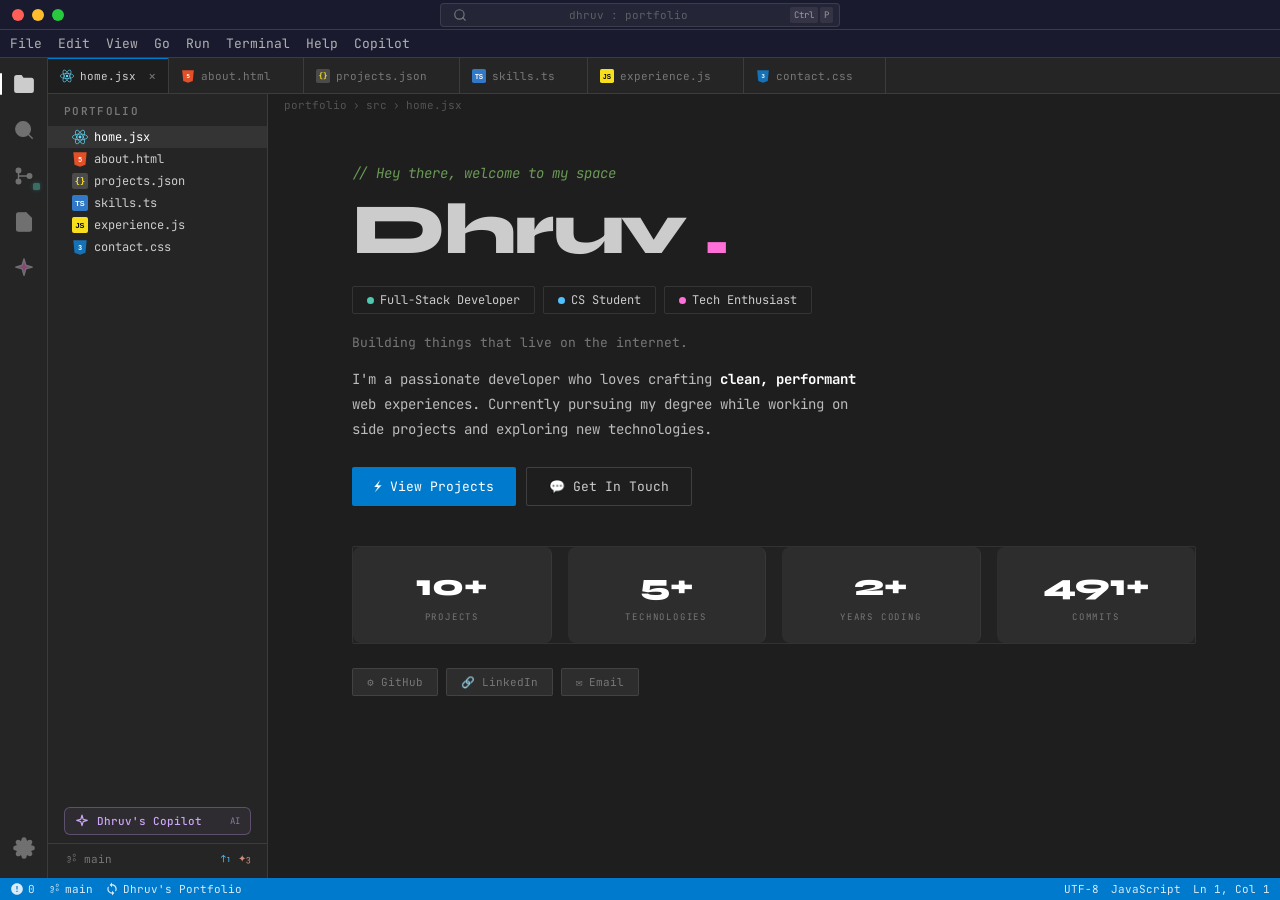
==== index.html @ ebacb204 "UI Updates: Integrated Command Palette, Menu Bar, and OS window controls" ====
<!DOCTYPE html>
<html lang="en">
<head>
  <meta charset="UTF-8">
  <meta name="viewport" content="width=device-width, initial-scale=1.0">
  <title>Dhruv — Portfolio</title>
  <meta name="description" content="Dhruv's developer portfolio — VS Code themed personal website showcasing projects, skills, and experience.">
  <link rel="stylesheet" href="style.css">
</head>
<body>

<div class="app-grid">

  <!-- TITLE BAR -->
  <div class="titlebar">
    <div class="mac-controls">
      <div class="mac-btn close-btn"></div>
      <div class="mac-btn min-btn"></div>
      <div class="mac-btn max-btn"></div>
    </div>
    <div class="titlebar-search" id="titlebar-search">
      <svg viewBox="0 0 24 24" width="14" height="14" fill="none" stroke="currentColor" stroke-width="2" stroke-linecap="round" stroke-linejoin="round"><circle cx="11" cy="11" r="8"></circle><line x1="21" y1="21" x2="16.65" y2="16.65"></line></svg>
      <span>dhruv : portfolio</span>
      <div class="titlebar-kbd">
        <span class="kbd">Ctrl</span><span class="kbd">P</span>
      </div>
    </div>
  </div>

  <!-- MENU BAR -->
  <div class="menubar">
    <div class="menubar-item">File</div>
    <div class="menubar-item">Edit</div>
    <div class="menubar-item">View</div>
    <div class="menubar-item">Go</div>
    <div class="menubar-item">Run</div>
    <div class="menubar-item">Terminal</div>
    <div class="menubar-item">Help</div>
    <div class="menubar-item" id="menu-copilot">Copilot</div>
  </div>

  <!-- ACTIVITY BAR -->
  <div class="activity-bar">
    <div class="ab-icon active" id="ab-explorer" title="Explorer">
      <svg viewBox="0 0 24 24" fill="none" stroke="currentColor" stroke-width="1.5" stroke-linecap="round" stroke-linejoin="round"><path d="M22 19a2 2 0 0 1-2 2H4a2 2 0 0 1-2-2V5a2 2 0 0 1 2-2h5l2 3h9a2 2 0 0 1 2 2z"></path></svg>
    </div>
    <div class="ab-icon" id="ab-search" title="Search">
      <svg viewBox="0 0 24 24" fill="none" stroke="currentColor" stroke-width="1.5" stroke-linecap="round" stroke-linejoin="round"><circle cx="11" cy="11" r="8"></circle><line x1="21" y1="21" x2="16.65" y2="16.65"></line></svg>
    </div>
    <div class="ab-icon" id="ab-source-control" title="Source Control">
      <svg viewBox="0 0 24 24" fill="none" stroke="currentColor" stroke-width="1.5" stroke-linecap="round" stroke-linejoin="round"><circle cx="6" cy="6" r="2.5"></circle><circle cx="6" cy="18" r="2.5"></circle><circle cx="18" cy="12" r="2.5"></circle><line x1="6" y1="8.5" x2="6" y2="15.5"></line><path d="M6 12h9.5"></path></svg>
      <div class="ab-badge"></div>
    </div>
    <div class="ab-icon" id="ab-download" title="Download Resume">
      <svg viewBox="0 0 24 24" fill="none" stroke="currentColor" stroke-width="1.5" stroke-linecap="round" stroke-linejoin="round"><path d="M14 2H6a2 2 0 0 0-2 2v16a2 2 0 0 0 2 2h12a2 2 0 0 0 2-2V8z"></path><polyline points="14 2 14 8 20 8"></polyline><line x1="12" y1="18" x2="12" y2="12"></line><polyline points="9 15 12 18 15 15"></polyline></svg>
    </div>
    <div class="ab-icon ai-icon" id="ai-chat-btn" title="Copilot Chat">
      <svg viewBox="0 0 24 24" fill="none" stroke="currentColor" stroke-width="1.5" stroke-linecap="round" stroke-linejoin="round"><path d="M12 2l2 7 7 2-7 2-2 7-2-7-7-2 7-2z"></path></svg>
    </div>
    <div class="ab-spacer"></div>
    <div class="ab-icon ab-bottom" id="settings-btn" title="Settings">
      <svg viewBox="0 0 24 24" fill="none" stroke="currentColor" stroke-width="1.5" stroke-linecap="round" stroke-linejoin="round"><circle cx="12" cy="12" r="3"></circle><path d="M19.4 15a1.65 1.65 0 0 0 .33 1.82l.06.06a2 2 0 0 1 0 2.83 2 2 0 0 1-2.83 0l-.06-.06a1.65 1.65 0 0 0-1.82-.33 1.65 1.65 0 0 0-1 1.51V21a2 2 0 0 1-2 2 2 2 0 0 1-2-2v-.09A1.65 1.65 0 0 0 9 19.4a1.65 1.65 0 0 0-1.82.33l-.06.06a2 2 0 0 1-2.83 0 2 2 0 0 1 0-2.83l.06-.06a1.65 1.65 0 0 0 .33-1.82 1.65 1.65 0 0 0-1.51-1H3a2 2 0 0 1-2-2 2 2 0 0 1 2-2h.09A1.65 1.65 0 0 0 4.6 9a1.65 1.65 0 0 0-.33-1.82l-.06-.06a2 2 0 0 1 0-2.83 2 2 0 0 1 2.83 0l.06.06a1.65 1.65 0 0 0 1.82.33H9a1.65 1.65 0 0 0 1-1.51V3a2 2 0 0 1 2-2 2 2 0 0 1 2 2v.09a1.65 1.65 0 0 0 1 1.51 1.65 1.65 0 0 0 1.82-.33l.06-.06a2 2 0 0 1 2.83 0 2 2 0 0 1 0 2.83l-.06.06a1.65 1.65 0 0 0-.33 1.82V9a1.65 1.65 0 0 0 1.51 1H21a2 2 0 0 1 2 2 2 2 0 0 1-2 2h-.09a1.65 1.65 0 0 0-1.51 1z"></path></svg>
    </div>
  </div>

  <!-- TABS BAR -->
  <div class="tabs-bar">
    <div class="tab active" data-page="home">
      <span class="tab-icon svg-icon"><svg viewBox="-11.5 -10.2 23 20.4"><circle cx="0" cy="0" r="2.05" fill="#61dafb"/><g stroke="#61dafb" stroke-width="1" fill="none"><ellipse rx="11" ry="4.2"/><ellipse rx="11" ry="4.2" transform="rotate(60)"/><ellipse rx="11" ry="4.2" transform="rotate(120)"/></g></svg></span> home.jsx <span class="close">×</span>
    </div>
    <div class="tab" data-page="about">
      <span class="tab-icon svg-icon"><svg viewBox="0 0 24 24"><path fill="#E34F26" d="M2 2h20l-1.8 18.5L12 23.5l-8.2-3L2 2z"/><text x="12" y="16" font-family="Arial" font-size="10" font-weight="bold" fill="#FFF" text-anchor="middle">5</text></svg></span> about.html <span class="close">×</span>
    </div>
    <div class="tab" data-page="projects">
      <span class="tab-icon svg-icon"><svg viewBox="0 0 24 24"><rect width="24" height="24" rx="3" fill="#4B4B4B"/><text x="12" y="16" font-family="monospace" font-size="13" font-weight="bold" fill="#F7DF1E" text-anchor="middle">{}</text></svg></span> projects.json <span class="close">×</span>
    </div>
    <div class="tab" data-page="skills">
      <span class="tab-icon svg-icon"><svg viewBox="0 0 24 24"><rect width="24" height="24" rx="3" fill="#3178C6"/><text x="12" y="17" font-family="Arial" font-size="11" font-weight="bold" fill="#FFF" text-anchor="middle">TS</text></svg></span> skills.ts <span class="close">×</span>
    </div>
    <div class="tab" data-page="experience">
      <span class="tab-icon svg-icon"><svg viewBox="0 0 24 24"><rect width="24" height="24" rx="3" fill="#F7DF1E"/><text x="12" y="17" font-family="Arial" font-size="11" font-weight="bold" fill="#000" text-anchor="middle">JS</text></svg></span> experience.js <span class="close">×</span>
    </div>
    <div class="tab" data-page="contact">
      <span class="tab-icon svg-icon"><svg viewBox="0 0 24 24"><path fill="#1572B6" d="M2 2h20l-1.8 18.5L12 23.5l-8.2-3L2 2z"/><text x="12" y="16" font-family="Arial" font-size="10" font-weight="bold" fill="#FFF" text-anchor="middle">3</text></svg></span> contact.css <span class="close">×</span>
    </div>
  </div>
  <!-- SIDEBAR -->
  <div class="sidebar">
    <div class="sidebar-title">Portfolio</div>
    
    <div class="sidebar-files">
      <div class="file-item active" data-page="home">
        <span class="file-icon svg-icon"><svg viewBox="-11.5 -10.2 23 20.4"><circle cx="0" cy="0" r="2.05" fill="#61dafb"/><g stroke="#61dafb" stroke-width="1" fill="none"><ellipse rx="11" ry="4.2"/><ellipse rx="11" ry="4.2" transform="rotate(60)"/><ellipse rx="11" ry="4.2" transform="rotate(120)"/></g></svg></span> home.jsx
      </div>
      <div class="file-item" data-page="about">
        <span class="file-icon svg-icon"><svg viewBox="0 0 24 24"><path fill="#E34F26" d="M2 2h20l-1.8 18.5L12 23.5l-8.2-3L2 2z"/><text x="12" y="16" font-family="Arial" font-size="10" font-weight="bold" fill="#FFF" text-anchor="middle">5</text></svg></span> about.html
      </div>
      <div class="file-item" data-page="projects">
        <span class="file-icon svg-icon"><svg viewBox="0 0 24 24"><rect width="24" height="24" rx="3" fill="#4B4B4B"/><text x="12" y="16" font-family="monospace" font-size="13" font-weight="bold" fill="#F7DF1E" text-anchor="middle">{}</text></svg></span> projects.json
      </div>
      <div class="file-item" data-page="skills">
        <span class="file-icon svg-icon"><svg viewBox="0 0 24 24"><rect width="24" height="24" rx="3" fill="#3178C6"/><text x="12" y="17" font-family="Arial" font-size="11" font-weight="bold" fill="#FFF" text-anchor="middle">TS</text></svg></span> skills.ts
      </div>
      <div class="file-item" data-page="experience">
        <span class="file-icon svg-icon"><svg viewBox="0 0 24 24"><rect width="24" height="24" rx="3" fill="#F7DF1E"/><text x="12" y="17" font-family="Arial" font-size="11" font-weight="bold" fill="#000" text-anchor="middle">JS</text></svg></span> experience.js
      </div>
      <div class="file-item" data-page="contact">
        <span class="file-icon svg-icon"><svg viewBox="0 0 24 24"><path fill="#1572B6" d="M2 2h20l-1.8 18.5L12 23.5l-8.2-3L2 2z"/><text x="12" y="16" font-family="Arial" font-size="10" font-weight="bold" fill="#FFF" text-anchor="middle">3</text></svg></span> contact.css
      </div>
    </div>

    <div class="sidebar-bottom">
      <div class="copilot-btn" id="sidebar-copilot-btn">
        <div class="cp-left">
          <svg viewBox="0 0 24 24" fill="none" stroke="#cba6f7" stroke-width="2" stroke-linecap="round" stroke-linejoin="round"><path d="M12 2l2 7 7 2-7 2-2 7-2-7-7-2 7-2z"/></svg>
          <span>Dhruv's Copilot</span>
        </div>
        <span class="cp-badge">AI</span>
      </div>
      
      <div class="sidebar-git">
        <div class="sg-left">
          <svg viewBox="0 0 24 24"><path fill="currentColor" d="M17.5 3a2.5 2.5 0 1 0 0 5 2.5 2.5 0 0 0 0-5zm0 4a1.5 1.5 0 1 1 0-3 1.5 1.5 0 0 1 0 3zM8.5 7a2.5 2.5 0 1 0 0 5 2.5 2.5 0 0 0 0-5zm0 4a1.5 1.5 0 1 1 0-3 1.5 1.5 0 0 1 0 3zM8.5 14a2.5 2.5 0 1 0 0 5 2.5 2.5 0 0 0 0-5zm0 4a1.5 1.5 0 1 1 0-3 1.5 1.5 0 0 1 0 3zm9-7a2.5 2.5 0 1 0 0 5 2.5 2.5 0 0 0 0-5zm0 4a1.5 1.5 0 1 1 0-3 1.5 1.5 0 0 1 0 3zm-6-7.5v7l-3-3m3 3l3-3"/></svg>
          <span>main</span>
        </div>
        <div class="sg-right">
          <span class="sg-up" style="color:var(--blue)">↑1</span>
          <span class="sg-down" style="color:var(--orange)">✦3</span>
        </div>
      </div>
    </div>
  </div>

  <!-- EDITOR -->
  <div class="editor">

    <!-- BREADCRUMB -->
    <div class="breadcrumb">
      <span>portfolio</span> <span class="sep">›</span>
      <span>src</span> <span class="sep">›</span>
      <span id="breadcrumb-file">home.jsx</span>
    </div>

    <!-- ═══ HOME ═══ -->
    <div class="page active" id="page-home">
      <div class="reveal">
        <p class="home-greeting">// Hey there, welcome to my space</p>
        <h1 class="home-name">Dhruv<span class="last"> .</span></h1>
        <div class="badges">
          <span class="badge"><span class="badge-dot" style="background:var(--green)"></span> Full-Stack Developer</span>
          <span class="badge"><span class="badge-dot" style="background:var(--blue)"></span> CS Student</span>
          <span class="badge"><span class="badge-dot" style="background:var(--pink)"></span> Tech Enthusiast</span>
        </div>
        <p class="tagline">Building things that live on the internet.</p>
        <p class="home-desc">
          I'm a passionate developer who loves crafting <strong>clean, performant</strong> web experiences.
          Currently pursuing my degree while working on side projects and exploring new technologies.
        </p>
        <div class="home-btns">
          <button class="btn-primary" onclick="navigateTo('projects')">⚡ View Projects</button>
          <button class="btn-outline" onclick="navigateTo('contact')">💬 Get In Touch</button>
        </div>
      </div>
      <div class="reveal">
        <div class="stats-grid">
          <div class="stat"><div class="stat-val" data-count="10">0</div><div class="stat-label">Projects</div></div>
          <div class="stat"><div class="stat-val" data-count="5">0</div><div class="stat-label">Technologies</div></div>
          <div class="stat"><div class="stat-val" data-count="2">0</div><div class="stat-label">Years Coding</div></div>
          <div class="stat"><div class="stat-val" data-count="500">0</div><div class="stat-label">Commits</div></div>
        </div>
      </div>
      <div class="reveal">
        <div class="socials-row">
          <a class="social-chip" href="https://github.com/Dhruvjnhere" target="_blank">⚙ GitHub</a>
          <a class="social-chip" href="https://linkedin.com/in/" target="_blank">🔗 LinkedIn</a>
          <a class="social-chip" href="mailto:dhruvjnhere@gmail.com">✉ Email</a>
        </div>
      </div>
    </div>

    <!-- ═══ ABOUT ═══ -->
    <div class="page" id="page-about">
      <div class="reveal">
        <h2 class="section-title">// About Me</h2>
        <p class="home-desc">
          I'm a Computer Science student with a passion for building impactful digital solutions.
          I love exploring the intersection of design and technology, always eager to learn and grow.
        </p>
      </div>
      <div class="reveal">
        <h2 class="section-title" style="margin-top:32px;">Current Focus</h2>
        <div class="focus-grid">
          <div class="focus-item"><span class="focus-emoji">🌐</span><div>Full-Stack Web Development — React, Node.js, and modern frameworks</div></div>
          <div class="focus-item"><span class="focus-emoji">🔒</span><div>Cybersecurity — Security awareness platforms & ethical hacking</div></div>
          <div class="focus-item"><span class="focus-emoji">📱</span><div>UI/UX Design — Creating intuitive, accessible interfaces</div></div>
          <div class="focus-item"><span class="focus-emoji">☁️</span><div>Cloud & DevOps — Deploying scalable applications</div></div>
        </div>
      </div>
      <div class="reveal">
        <h2 class="section-title">Education</h2>
        <div class="edu-card">
          <div class="edu-header">
            <span class="edu-school">Bachelor of Technology — Computer Science</span>
            <span class="edu-year">2023 — Present</span>
          </div>
          <div class="edu-uni">University</div>
          <div class="edu-degree">B.Tech CSE</div>
        </div>
      </div>
    </div>

    <!-- ═══ PROJECTS ═══ -->
    <div class="page" id="page-projects">
      <div class="reveal">
        <h2 class="section-title">// Projects</h2>
      </div>
      <div class="projects-grid">
        <div class="project-card reveal" style="--card-accent:var(--pink)">
          <div class="card-top"><span class="card-emoji">🛡️</span><a class="gh-link" href="https://github.com/Dhruvjnhere" target="_blank">↗ Repo</a></div>
          <div class="card-cats">Security</div>
          <div class="card-title">PhishGuard Pro</div>
          <div class="card-desc">A security awareness platform for phishing simulation, employee training, and campaign analytics.</div>
          <div class="card-tags"><span class="card-tag">React</span><span class="card-tag">Node.js</span><span class="card-tag">Supabase</span></div>
        </div>
        <div class="project-card reveal" style="--card-accent:var(--green)">
          <div class="card-top"><span class="card-emoji">🧠</span><a class="gh-link" href="https://github.com/Dhruvjnhere" target="_blank">↗ Repo</a></div>
          <div class="card-cats">Platform</div>
          <div class="card-title">CyberShield IQ</div>
          <div class="card-desc">Cyber risk scoring engine with breach detection, password analysis, gamification, and automated reports.</div>
          <div class="card-tags"><span class="card-tag">Next.js</span><span class="card-tag">Supabase</span><span class="card-tag">Vercel</span></div>
        </div>
        <div class="project-card reveal" style="--card-accent:var(--blue)">
          <div class="card-top"><span class="card-emoji">💼</span><a class="gh-link" href="https://github.com/Dhruvjnhere" target="_blank">↗ Repo</a></div>
          <div class="card-cats">Web</div>
          <div class="card-title">Portfolio Website</div>
          <div class="card-desc">This very portfolio — a VS Code-themed personal site built with vanilla HTML, CSS, and JavaScript.</div>
          <div class="card-tags"><span class="card-tag">HTML</span><span class="card-tag">CSS</span><span class="card-tag">JavaScript</span></div>
        </div>
        <div class="project-card reveal" style="--card-accent:var(--orange)">
          <div class="card-top"><span class="card-emoji">☕</span><a class="gh-link" href="https://github.com/Dhruvjnhere" target="_blank">↗ Repo</a></div>
          <div class="card-cats">Frontend</div>
          <div class="card-title">Cafe Website</div>
          <div class="card-desc">A beautifully designed café landing page with menu, about section, and responsive layout.</div>
          <div class="card-tags"><span class="card-tag">HTML</span><span class="card-tag">CSS</span><span class="card-tag">JS</span></div>
        </div>
      </div>
    </div>

    <!-- ═══ SKILLS ═══ -->
    <div class="page" id="page-skills">
      <div class="reveal">
        <h2 class="section-title">// Skills</h2>
      </div>
      <div class="skills-two-col reveal">
        <div>
          <h3 class="skill-group-title">Frontend</h3>
          <div class="skill-row"><span class="skill-name">HTML / CSS</span><div class="skill-bar-bg"><div class="skill-bar-fill" style="width:0%;background:var(--orange)" data-w="90%"></div></div><span class="skill-pct">90%</span></div>
          <div class="skill-row"><span class="skill-name">JavaScript</span><div class="skill-bar-bg"><div class="skill-bar-fill" style="width:0%;background:var(--yellow)" data-w="80%"></div></div><span class="skill-pct">80%</span></div>
          <div class="skill-row"><span class="skill-name">React</span><div class="skill-bar-bg"><div class="skill-bar-fill" style="width:0%;background:var(--blue)" data-w="75%"></div></div><span class="skill-pct">75%</span></div>
          <div class="skill-row"><span class="skill-name">Next.js</span><div class="skill-bar-bg"><div class="skill-bar-fill" style="width:0%;background:var(--bright)" data-w="65%"></div></div><span class="skill-pct">65%</span></div>
        </div>
        <div>
          <h3 class="skill-group-title">Backend & Tools</h3>
          <div class="skill-row"><span class="skill-name">Node.js</span><div class="skill-bar-bg"><div class="skill-bar-fill" style="width:0%;background:var(--green)" data-w="70%"></div></div><span class="skill-pct">70%</span></div>
          <div class="skill-row"><span class="skill-name">Supabase</span><div class="skill-bar-bg"><div class="skill-bar-fill" style="width:0%;background:var(--green)" data-w="65%"></div></div><span class="skill-pct">65%</span></div>
          <div class="skill-row"><span class="skill-name">Git / GitHub</span><div class="skill-bar-bg"><div class="skill-bar-fill" style="width:0%;background:var(--pink)" data-w="85%"></div></div><span class="skill-pct">85%</span></div>
          <div class="skill-row"><span class="skill-name">Java</span><div class="skill-bar-bg"><div class="skill-bar-fill" style="width:0%;background:var(--red)" data-w="70%"></div></div><span class="skill-pct">70%</span></div>
        </div>
      </div>
      <div class="reveal">
        <h3 class="familiar-title">Also Familiar With</h3>
        <div class="familiar-tags">
          <span class="familiar-tag">Python</span>
          <span class="familiar-tag">C++</span>
          <span class="familiar-tag">SQL</span>
          <span class="familiar-tag">Firebase</span>
          <span class="familiar-tag">Vercel</span>
          <span class="familiar-tag">Figma</span>
          <span class="familiar-tag">Linux</span>
          <span class="familiar-tag">Docker</span>
        </div>
      </div>
    </div>

    <!-- ═══ EXPERIENCE ═══ -->
    <div class="page" id="page-experience">
      <div class="reveal">
        <h2 class="section-title">// Experience</h2>
      </div>
      <div class="reveal">
        <div class="exp-card">
          <div class="exp-date">2024 — Present</div>
          <div class="exp-title">Freelance Developer</div>
          <div class="exp-company">Self-Employed</div>
          <div class="exp-desc">Building web applications and landing pages for clients. Focused on clean UI, performance, and responsive design across multiple projects.</div>
          <div class="exp-tags"><span class="exp-tag">React</span><span class="exp-tag">Node.js</span><span class="exp-tag">CSS</span></div>
        </div>
      </div>
      <div class="reveal">
        <div class="exp-card">
          <div class="exp-date">2023 — Present</div>
          <div class="exp-title">CS Student</div>
          <div class="exp-company">University</div>
          <div class="exp-desc">Pursuing B.Tech in Computer Science. Building projects in cybersecurity, web development, and software engineering. Active participant in hackathons and coding events.</div>
          <div class="exp-tags"><span class="exp-tag">Java</span><span class="exp-tag">DSA</span><span class="exp-tag">Web Dev</span></div>
        </div>
      </div>
    </div>

    <!-- ═══ CONTACT ═══ -->
    <div class="page" id="page-contact">
      <div class="reveal">
        <h2 class="section-title">// Contact</h2>
      </div>
      <div class="contact-layout reveal">
        <div class="contact-links">
          <a class="contact-link" href="mailto:dhruvjnhere@gmail.com">
            <div class="cl-icon"><svg viewBox="0 0 24 24"><path d="M20 4H4c-1.1 0-2 .9-2 2v12c0 1.1.9 2 2 2h16c1.1 0 2-.9 2-2V6c0-1.1-.9-2-2-2zm0 4l-8 5-8-5V6l8 5 8-5v2z"/></svg></div>
            <div><div class="cl-label">Email</div><div class="cl-value">dhruvjnhere@gmail.com</div></div>
            <span class="cl-arrow">→</span>
          </a>
          <a class="contact-link" href="https://github.com/Dhruvjnhere" target="_blank">
            <div class="cl-icon"><svg viewBox="0 0 24 24"><path d="M12 2A10 10 0 002 12c0 4.42 2.87 8.17 6.84 9.5.5.08.66-.23.66-.5v-1.69c-2.77.6-3.36-1.34-3.36-1.34-.46-1.16-1.11-1.47-1.11-1.47-.91-.62.07-.6.07-.6 1 .07 1.53 1.03 1.53 1.03.87 1.52 2.34 1.07 2.91.83.09-.65.35-1.09.63-1.34-2.22-.25-4.55-1.11-4.55-4.92 0-1.11.38-2 1.03-2.71-.1-.25-.45-1.29.1-2.64 0 0 .84-.27 2.75 1.02.79-.22 1.65-.33 2.5-.33.85 0 1.71.11 2.5.33 1.91-1.29 2.75-1.02 2.75-1.02.55 1.35.2 2.39.1 2.64.65.71 1.03 1.6 1.03 2.71 0 3.82-2.34 4.66-4.57 4.91.36.31.69.92.69 1.85V21c0 .27.16.59.67.5C19.14 20.16 22 16.42 22 12A10 10 0 0012 2z"/></svg></div>
            <div><div class="cl-label">GitHub</div><div class="cl-value">Dhruvjnhere</div></div>
            <span class="cl-arrow">→</span>
          </a>
          <a class="contact-link" href="https://linkedin.com/in/" target="_blank">
            <div class="cl-icon"><svg viewBox="0 0 24 24"><path d="M19 3a2 2 0 012 2v14a2 2 0 01-2 2H5a2 2 0 01-2-2V5a2 2 0 012-2h14m-.5 15.5v-5.3a3.26 3.26 0 00-3.26-3.26c-.85 0-1.84.52-2.32 1.3v-1.11h-2.79v8.37h2.79v-4.93c0-.77.62-1.4 1.39-1.4a1.4 1.4 0 011.4 1.4v4.93h2.79M6.88 8.56a1.68 1.68 0 001.68-1.68c0-.93-.75-1.69-1.68-1.69a1.69 1.69 0 00-1.69 1.69c0 .93.76 1.68 1.69 1.68m1.39 9.94v-8.37H5.5v8.37h2.77z"/></svg></div>
            <div><div class="cl-label">LinkedIn</div><div class="cl-value">Connect with me</div></div>
            <span class="cl-arrow">→</span>
          </a>
        </div>
        <div>
          <form class="contact-form" id="contact-form">
            <div>
              <label class="form-label">Name <span class="req">*</span></label>
              <input class="form-input" type="text" placeholder="Your name" required>
            </div>
            <div>
              <label class="form-label">Email <span class="req">*</span></label>
              <input class="form-input" type="email" placeholder="you@example.com" required>
            </div>
            <div>
              <label class="form-label">Message <span class="req">*</span></label>
              <textarea class="form-input" placeholder="Write your message..." required></textarea>
            </div>
            <button type="submit" class="form-submit">Send Message →</button>
            <p class="form-note">I'll get back to you as soon as possible.</p>
          </form>
        </div>
      </div>
    </div>

  </div><!-- /editor -->

  <!-- STATUS BAR -->
  <div class="statusbar">
    <div class="statusbar-left">
      <span class="status-item"><svg width="14" height="14" viewBox="0 0 24 24"><path fill="currentColor" d="M12 2C6.48 2 2 6.48 2 12s4.48 10 10 10 10-4.48 10-10S17.52 2 12 2zm1 15h-2v-2h2v2zm0-4h-2V7h2v6z"/></svg> 0</span>
      <span class="status-item"><svg width="14" height="14" viewBox="0 0 24 24"><path fill="currentColor" d="M17.5 3a2.5 2.5 0 1 0 0 5 2.5 2.5 0 0 0 0-5zm0 4a1.5 1.5 0 1 1 0-3 1.5 1.5 0 0 1 0 3zM8.5 7a2.5 2.5 0 1 0 0 5 2.5 2.5 0 0 0 0-5zm0 4a1.5 1.5 0 1 1 0-3 1.5 1.5 0 0 1 0 3zM8.5 14a2.5 2.5 0 1 0 0 5 2.5 2.5 0 0 0 0-5zm0 4a1.5 1.5 0 1 1 0-3 1.5 1.5 0 0 1 0 3zm9-7a2.5 2.5 0 1 0 0 5 2.5 2.5 0 0 0 0-5zm0 4a1.5 1.5 0 1 1 0-3 1.5 1.5 0 0 1 0 3zm-6-7.5v7l-3-3m3 3l3-3"/></svg> main</span>
      <span class="status-item"><svg width="14" height="14" viewBox="0 0 24 24"><path fill="currentColor" d="M12 4V1L8 5l4 4V6c3.31 0 6 2.69 6 6 0 1.01-.25 1.97-.7 2.8l1.46 1.46A7.93 7.93 0 0 0 20 12c0-4.42-3.58-8-8-8zm0 14c-3.31 0-6-2.69-6-6 0-1.01.25-1.97.7-2.8L5.24 7.74A7.93 7.93 0 0 0 4 12c0 4.42 3.58 8 8 8v3l4-4-4-4v3z"/></svg> Dhruv's Portfolio</span>
    </div>
    <div class="statusbar-right">
      <span class="status-item">UTF-8</span>
      <span class="status-item">JavaScript</span>
      <span class="status-item">Ln 1, Col 1</span>
    </div>
  </div>

</div><!-- /app-grid -->

<div id="glow-cursor"></div>

<!-- COMMAND PALETTE OVERLAY -->
<div class="cmd-palette-overlay" id="cmd-palette">
  <div class="cmd-palette-container" id="cmd-palette-container">
    <div class="cmd-palette-header">
      <span class="cmd-prompt">&gt;</span>
      <input type="text" id="cmd-input" placeholder="Go to file or run command..." autocomplete="off">
      <span class="kbd">Esc</span>
    </div>
    <div class="cmd-palette-list" id="cmd-list">
      <div class="cmd-item" data-action="chat">
        <div class="cmd-icon"><svg viewBox="0 0 24 24" fill="none" stroke="#cba6f7" stroke-width="2" stroke-linecap="round" stroke-linejoin="round"><path d="M12 2l2 7 7 2-7 2-2 7-2-7-7-2 7-2z"/></svg></div>
        <div class="cmd-label" style="color:var(--purple)">Open Dhruv's Copilot</div>
        <div class="cmd-shortcut">Ctrl+Shift+C</div>
      </div>
      
      <div class="cmd-category">FILES</div>
      
      <div class="cmd-item active" data-page="home">
        <div class="cmd-icon svg-icon"><svg viewBox="-11.5 -10.2 23 20.4"><circle cx="0" cy="0" r="2.05" fill="#61dafb"/><g stroke="#61dafb" stroke-width="1" fill="none"><ellipse rx="11" ry="4.2"/><ellipse rx="11" ry="4.2" transform="rotate(60)"/><ellipse rx="11" ry="4.2" transform="rotate(120)"/></g></svg></div>
        <div class="cmd-label">home.jsx</div>
        <div class="cmd-path">src/</div>
      </div>
      <div class="cmd-item" data-page="about">
        <div class="cmd-icon svg-icon"><svg viewBox="0 0 24 24"><path fill="#E34F26" d="M2 2h20l-1.8 18.5L12 23.5l-8.2-3L2 2z"/><text x="12" y="16" font-family="Arial" font-size="10" font-weight="bold" fill="#FFF" text-anchor="middle">5</text></svg></div>
        <div class="cmd-label">about.html</div>
        <div class="cmd-path">src/</div>
      </div>
      <div class="cmd-item" data-page="projects">
        <div class="cmd-icon svg-icon"><svg viewBox="0 0 24 24"><rect width="24" height="24" rx="3" fill="#4B4B4B"/><text x="12" y="16" font-family="monospace" font-size="13" font-weight="bold" fill="#F7DF1E" text-anchor="middle">{}</text></svg></div>
        <div class="cmd-label">projects.json</div>
        <div class="cmd-path">src/</div>
      </div>
      <div class="cmd-item" data-page="skills">
        <div class="cmd-icon svg-icon"><svg viewBox="0 0 24 24"><rect width="24" height="24" rx="3" fill="#3178C6"/><text x="12" y="17" font-family="Arial" font-size="11" font-weight="bold" fill="#FFF" text-anchor="middle">TS</text></svg></div>
        <div class="cmd-label">skills.ts</div>
        <div class="cmd-path">data/</div>
      </div>
      <div class="cmd-item" data-page="experience">
        <div class="cmd-icon svg-icon"><svg viewBox="0 0 24 24"><rect width="24" height="24" rx="3" fill="#F7DF1E"/><text x="12" y="17" font-family="Arial" font-size="11" font-weight="bold" fill="#000" text-anchor="middle">JS</text></svg></div>
        <div class="cmd-label">experience.js</div>
        <div class="cmd-path">src/</div>
      </div>
      <div class="cmd-item" data-page="contact">
        <div class="cmd-icon svg-icon"><svg viewBox="0 0 24 24"><path fill="#1572B6" d="M2 2h20l-1.8 18.5L12 23.5l-8.2-3L2 2z"/><text x="12" y="16" font-family="Arial" font-size="10" font-weight="bold" fill="#FFF" text-anchor="middle">3</text></svg></div>
        <div class="cmd-label">contact.css</div>
        <div class="cmd-path">src/</div>
      </div>
      <div class="cmd-item" data-action="readme">
        <div class="cmd-icon svg-icon"><svg viewBox="0 0 24 24"><rect width="24" height="24" rx="3" fill="#4A4A4A"/><text x="12" y="16" font-family="Arial" font-size="10" font-weight="bold" fill="#FFF" text-anchor="middle">M⬇</text></svg></div>
        <div class="cmd-label">README.md</div>
        <div class="cmd-path">./</div>
      </div>
      <div class="cmd-item" data-action="resume">
        <div class="cmd-icon svg-icon"><svg viewBox="0 0 24 24"><path fill="#E34F26" d="M2 2h20l-1.8 18.5L12 23.5l-8.2-3L2 2z"/><text x="12" y="16" font-family="Arial" font-size="10" font-weight="bold" fill="#FFF" text-anchor="middle">PDF</text></svg></div>
        <div class="cmd-label">Dhruv_Resume.pdf</div>
        <div class="cmd-path">./</div>
      </div>
    </div>
    <div class="cmd-palette-footer">
      <div class="cpf-left">
        <span>↑↓ navigate</span> <span class="dot">·</span> <span>↵ open</span> <span class="dot">·</span> <span>Esc close</span>
      </div>
      <div class="cpf-right">
        Tip: type "copilot" to open AI chat
      </div>
    </div>
  </div>
</div>

<!-- SETTINGS OVERLAY -->
<div class="settings-overlay" id="settings-overlay">
  <div class="settings-header">
    <svg viewBox="0 0 24 24" width="14" height="14" fill="none" stroke="currentColor" stroke-width="2" stroke-linecap="round" stroke-linejoin="round" style="margin-right: 6px; vertical-align: text-bottom;"><circle cx="12" cy="12" r="3"></circle><path d="M19.4 15a1.65 1.65 0 0 0 .33 1.82l.06.06a2 2 0 0 1 0 2.83 2 2 0 0 1-2.83 0l-.06-.06a1.65 1.65 0 0 0-1.82-.33 1.65 1.65 0 0 0-1 1.51V21a2 2 0 0 1-2 2 2 2 0 0 1-2-2v-.09A1.65 1.65 0 0 0 9 19.4a1.65 1.65 0 0 0-1.82.33l-.06.06a2 2 0 0 1-2.83 0 2 2 0 0 1 0-2.83l.06-.06a1.65 1.65 0 0 0 .33-1.82 1.65 1.65 0 0 0-1.51-1H3a2 2 0 0 1-2-2 2 2 0 0 1 2-2h.09A1.65 1.65 0 0 0 4.6 9a1.65 1.65 0 0 0-.33-1.82l-.06-.06a2 2 0 0 1 0-2.83 2 2 0 0 1 2.83 0l.06.06a1.65 1.65 0 0 0 1.82.33H9a1.65 1.65 0 0 0 1-1.51V3a2 2 0 0 1 2-2 2 2 0 0 1 2 2v.09a1.65 1.65 0 0 0 1 1.51 1.65 1.65 0 0 0 1.82-.33l.06-.06a2 2 0 0 1 2.83 0 2 2 0 0 1 0 2.83l-.06.06a1.65 1.65 0 0 0-.33 1.82V9a1.65 1.65 0 0 0 1.51 1H21a2 2 0 0 1 2 2 2 2 0 0 1-2 2h-.09a1.65 1.65 0 0 0-1.51 1z"></path></svg>
    SETTINGS
  </div>
  
  <div class="settings-title">COLOR THEME</div>
  <div class="settings-section">
    <div class="settings-item active" data-theme="default">
      <div class="theme-dot" style="background:#007acc"></div>
      <div class="label">💜 Aahana Dark</div>
    </div>
    <div class="settings-item" data-theme="rose-pine">
      <div class="theme-dot" style="background:#ebbcba"></div>
      <div class="label">🌸 Rosé Pine</div>
    </div>
    <div class="settings-item" data-theme="tokyo-night">
      <div class="theme-dot" style="background:#7aa2f7"></div>
      <div class="label">🌃 Tokyo Night</div>
    </div>
    <div class="settings-item" data-theme="catppuccin">
      <div class="theme-dot" style="background:#cba6f7"></div>
      <div class="label">🐱 Catppuccin</div>
    </div>
    <div class="settings-item" data-theme="nord">
      <div class="theme-dot" style="background:#88c0d0"></div>
      <div class="label">🧊 Nord</div>
      <span class="shortcut checkmark">✓</span>
    </div>
    <div class="settings-item" data-theme="gruvbox">
      <div class="theme-dot" style="background:#fabd2f"></div>
      <div class="label">🔥 Gruvbox</div>
    </div>
  </div>

  <div class="settings-title">QUICK ACTIONS</div>
  <div class="settings-section">
    <div class="settings-item" id="settings-cmd-palette">
      <span class="label"><svg viewBox="0 0 24 24" width="14" height="14" fill="none" stroke="currentColor" stroke-width="2" stroke-linecap="round" stroke-linejoin="round" style="margin-right:8px; vertical-align:text-bottom;"><circle cx="11" cy="11" r="8"></circle><line x1="21" y1="21" x2="16.65" y2="16.65"></line></svg>Command Palette</span>
      <span class="shortcut">Ctrl+P</span>
    </div>
    <div class="settings-item">
      <span class="label"><svg viewBox="0 0 24 24" width="14" height="14" fill="none" stroke="currentColor" stroke-width="2" stroke-linecap="round" stroke-linejoin="round" style="margin-right:8px; vertical-align:text-bottom;"><polyline points="4 17 10 11 4 5"></polyline><line x1="12" y1="19" x2="20" y2="19"></line></svg>Toggle Terminal</span>
      <span class="shortcut">Ctrl+`</span>
    </div>
    <div class="settings-item" id="open-chat-btn">
      <span class="label"><svg viewBox="0 0 24 24" width="14" height="14" fill="none" stroke="#cba6f7" stroke-width="2" stroke-linecap="round" stroke-linejoin="round" style="margin-right:8px; vertical-align:text-bottom;"><path d="M12 2l2 7 7 2-7 2-2 7-2-7-7-2 7-2z"/></svg>Copilot Chat</span>
    </div>
    <div class="settings-item">
      <span class="label"><svg viewBox="0 0 24 24" width="14" height="14" fill="none" stroke="currentColor" stroke-width="2" stroke-linecap="round" stroke-linejoin="round" style="margin-right:8px; vertical-align:text-bottom;"><path d="M21 15v4a2 2 0 0 1-2 2H5a2 2 0 0 1-2-2v-4"></path><polyline points="7 10 12 15 17 10"></polyline><line x1="12" y1="15" x2="12" y2="3"></line></svg>Download Resume</span>
    </div>
    <div class="settings-item" id="fullscreen-btn">
      <span class="label"><svg viewBox="0 0 24 24" width="14" height="14" fill="none" stroke="currentColor" stroke-width="2" stroke-linecap="round" stroke-linejoin="round" style="margin-right:8px; vertical-align:text-bottom;"><path d="M8 3H5a2 2 0 0 0-2 2v3m18 0V5a2 2 0 0 0-2-2h-3m0 18h3a2 2 0 0 0 2-2v-3M3 16v3a2 2 0 0 0 2 2h3"></path></svg>Toggle Fullscreen</span>
      <span class="shortcut">F11</span>
    </div>
  </div>

  <div class="settings-title">KEYBOARD SHORTCUTS</div>
  <div class="settings-section">
    <div class="settings-item">
      <span class="kbd">Ctrl P</span>
      <span class="label" style="color:var(--dim); font-size:10px;">Go to file (command palette)</span>
    </div>
    <div class="settings-item">
      <span class="kbd">Ctrl `</span>
      <span class="label" style="color:var(--dim); font-size:10px;">Toggle terminal</span>
    </div>
    <div class="settings-item">
      <span class="kbd">Ctrl B</span>
      <span class="label" style="color:var(--dim); font-size:10px;">Toggle sidebar</span>
    </div>
    <div class="settings-item">
      <span class="kbd">Esc</span>
      <span class="label" style="color:var(--dim); font-size:10px;">Close overlay</span>
    </div>
  </div>
</div>

<!-- AI CHAT PANEL -->
<div class="chat-panel" id="chat-panel">
  <div class="chat-header">
    <span>Copilot Chat</span>
    <span style="cursor:pointer" id="close-chat">×</span>
  </div>
  <div class="chat-messages" id="chat-messages">
    <div class="msg bot">Hello Dhruv! I'm your AI assistant. How can I help you with your portfolio today? ✨</div>
  </div>
  <div class="chat-input-container">
    <input type="text" class="chat-input" id="chat-input" placeholder="Ask Copilot...">
  </div>
</div>

<script src="script.js"></script>
</body>
</html>
---- style.css ----
@import url('https://fonts.googleapis.com/css2?family=JetBrains+Mono:ital,wght@0,300;0,400;0,500;0,600;1,400&family=Syne:wght@700;800&display=swap');

:root {
  /* Default: Aahana Dark */
  --bg: #1e1e1e;
  --bg2: #252526;
  --bg3: #2d2d2d;
  --bg4: #333333;
  --title: #1a1a2e;
  --border: #3c3c3c;
  --text: #cccccc;
  --dim: #777777;
  --bright: #ffffff;
  --blue: #4fc1ff;
  --blue2: #007acc;
  --green: #4ec9b0;
  --gcm: #6a9955;
  --yellow: #dcdcaa;
  --orange: #ce9178;
  --purple: #c586c0;
  --pink: #ff6fd8;
  --red: #f44747;
  --panel-bg: #252526;
  --selection: rgba(0, 122, 204, 0.3);
}

body.theme-rose-pine {
  --bg: #191724; --bg2: #1f1d2e; --bg3: #26233a; --bg4: #31748f;
  --title: #191724; --border: #403d52; --text: #e0def4; --dim: #908caa;
  --bright: #e0def4; --blue: #9ccfd8; --blue2: #31748f; --green: #31748f;
  --yellow: #f6c177; --orange: #ebbcba; --purple: #c4a7e7; --pink: #eb6f92;
  --red: #eb6f92; --panel-bg: #1f1d2e;
}

body.theme-tokyo-night {
  --bg: #1a1b26; --bg2: #16161e; --bg3: #24283b; --bg4: #414868;
  --title: #1a1b26; --border: #3b4261; --text: #a9b1d6; --dim: #565f89;
  --bright: #c0caf5; --blue: #7aa2f7; --blue2: #3d59a1; --green: #9ece6a;
  --yellow: #e0af68; --orange: #ff9e64; --purple: #bb9af7; --pink: #f7768e;
  --red: #f7768e; --panel-bg: #16161e;
}

body.theme-catppuccin {
  --bg: #1e1e2e; --bg2: #181825; --bg3: #313244; --bg4: #45475a;
  --title: #11111b; --border: #313244; --text: #cdd6f4; --dim: #6c7086;
  --bright: #cdd6f4; --blue: #89b4fa; --blue2: #1e66f5; --green: #a6e3a1;
  --yellow: #f9e2af; --orange: #fab387; --purple: #cba6f7; --pink: #f5c2e7;
  --red: #f38ba8; --panel-bg: #181825;
}

body.theme-nord {
  --bg: #2e3440; --bg2: #3b4252; --bg3: #434c5e; --bg4: #4c566a;
  --title: #2e3440; --border: #434c5e; --text: #d8dee9; --dim: #928374;
  --bright: #eceff4; --blue: #88c0d0; --blue2: #5e81ac; --green: #a3be8c;
  --yellow: #ebcb8b; --orange: #d08770; --purple: #b48ead; --pink: #81a1c1;
  --red: #bf616a; --panel-bg: #3b4252;
}

body.theme-gruvbox {
  --bg: #282828; --bg2: #1d2021; --bg3: #3c3836; --bg4: #504945;
  --title: #282828; --border: #3c3836; --text: #ebdbb2; --dim: #928374;
  --bright: #fbf1c7; --blue: #83a598; --blue2: #458588; --green: #b8bb26;
  --yellow: #fabd2f; --orange: #fe8019; --purple: #d3869b; --pink: #fb4934;
  --red: #fb4934; --panel-bg: #1d2021;
}

* { box-sizing: border-box; margin: 0; padding: 0; }
html, body { height: 100%; overflow: hidden; }
body {
  font-family: 'JetBrains Mono', monospace;
  background: var(--bg);
  color: var(--text);
}

/* ── APP GRID ── */
.app-grid {
  display: grid;
  width: 100vw; height: 100vh; overflow: hidden;
  grid-template-rows: 30px 28px 36px 1fr 22px;
  grid-template-columns: 48px 220px 1fr;
  grid-template-areas:
    "title  title  title"
    "menu   menu   menu"
    "act    tabs   tabs"
    "act    side   editor"
    "status status status";
}

/* ── TITLE BAR ── */
.titlebar {
  grid-area: title;
  background: var(--title);
  display: flex; align-items: center; justify-content: center;
  position: relative;
  font-size: 11px; color: var(--dim);
  border-bottom: 1px solid var(--border);
  user-select: none;
}
.mac-controls {
  position: absolute; left: 12px;
  display: flex; gap: 8px;
}
.mac-btn { width: 12px; height: 12px; border-radius: 50%; }
.mac-btn.close-btn { background: #ff5f56; }
.mac-btn.min-btn { background: #ffbd2e; }
.mac-btn.max-btn { background: #27c93f; }

.titlebar span { opacity: .7; }

.titlebar-search {
  display: flex; align-items: center; gap: 8px;
  background: rgba(255, 255, 255, 0.05);
  border: 1px solid rgba(255, 255, 255, 0.1);
  border-radius: 4px; padding: 3px 6px 3px 12px;
  width: 400px; max-width: 50%; justify-content: center;
  cursor: text; transition: .2s;
  color: var(--dim);
}
.titlebar-search:hover { background: rgba(255, 255, 255, 0.1); }
.titlebar-search span { flex: 1; text-align: center; font-size: 11px; }
.titlebar-search span { flex: 1; text-align: center; font-size: 11px; }
.titlebar-kbd { display: flex; gap: 2px; }
.titlebar-kbd .kbd { margin: 0; padding: 2px 4px; font-size: 9px; }

/* ── MENU BAR ── */
.menubar {
  grid-area: menu;
  background: var(--title);
  display: flex; align-items: center;
  padding: 0 10px; gap: 16px;
  font-size: 13px; color: var(--text);
  border-bottom: 1px solid var(--border);
  user-select: none;
}
.menubar-item {
  cursor: pointer; opacity: 0.85; transition: 0.1s;
}
.menubar-item:hover { opacity: 1; }

/* ── ACTIVITY BAR ── */
.activity-bar {
  grid-area: act;
  background: var(--bg2);
  display: flex; flex-direction: column; align-items: center;
  padding-top: 4px; gap: 2px;
  border-right: 1px solid var(--border);
}
.ab-icon {
  width: 48px; height: 44px;
  display: flex; align-items: center; justify-content: center;
  cursor: pointer; position: relative;
  opacity: .45; transition: opacity .15s;
}
.ab-badge {
  position: absolute;
  bottom: 8px; right: 8px;
  width: 7px; height: 7px;
  background-color: var(--green);
  border-radius: 1.5px;
  box-shadow: 0 0 4px rgba(78,201,176,0.6);
}
.ab-icon:hover, .ab-icon.active { opacity: 1; }
.ab-icon.active::before {
  content: ''; position: absolute; left: 0; top: 24%; bottom: 24%;
  width: 2px; background: #fff; border-radius: 2px;
}
.ab-icon svg { width: 22px; height: 22px; fill: var(--text); }
.ab-spacer { flex: 1; }
.ab-bottom { margin-bottom: 8px; }

/* ── TABS BAR ── */
.tabs-bar {
  grid-area: tabs;
  background: var(--bg2);
  display: flex; align-items: stretch;
  border-bottom: 1px solid var(--border);
  overflow-x: auto;
}
.tab {
  display: flex; align-items: center; gap: 6px;
  padding: 0 12px; font-size: 11px; color: var(--dim);
  cursor: pointer; position: relative; white-space: nowrap;
  border-right: 1px solid var(--border);
  background: transparent; transition: .15s;
  min-width: 0; user-select: none;
}
.tab:hover { background: var(--bg3); }
.tab.active {
  background: var(--bg); color: var(--text);
}
.tab.active::after {
  content: ''; position: absolute; top: 0; left: 0; right: 0;
  height: 1px; background: var(--blue2);
}
.tab-icon { width: 14px; height: 14px; flex-shrink: 0; }
.tab .close { opacity: 0; margin-left: 6px; font-size: 14px; }
.tab:hover .close, .tab.active .close { opacity: .5; }

/* ── SIDEBAR ── */
.sidebar {
  grid-area: side;
  background: var(--bg2);
  border-right: 1px solid var(--border);
  display: flex; flex-direction: column;
  user-select: none;
}
.sidebar-title {
  font-size: 11px; text-transform: uppercase;
  letter-spacing: .12em; color: var(--dim);
  padding: 10px 16px 8px; font-weight: 600;
  flex-shrink: 0;
}
.sidebar-files {
  flex: 1; overflow-y: auto;
}
.sidebar-bottom {
  flex-shrink: 0;
  padding-bottom: 4px;
}
.copilot-btn {
  display: flex; align-items: center; justify-content: space-between;
  margin: 8px 16px; padding: 6px 10px;
  border: 1px solid rgba(203, 166, 247, 0.3);
  border-radius: 6px; background: rgba(203, 166, 247, 0.05);
  cursor: pointer; transition: .15s;
}
.copilot-btn:hover { background: rgba(203, 166, 247, 0.1); border-color: rgba(203, 166, 247, 0.5); }
.cp-left { display: flex; align-items: center; gap: 8px; font-size: 11px; color: #cba6f7; font-weight: 500; }
.cp-left svg { width: 14px; height: 14px; }
.cp-badge { font-size: 9px; color: rgba(203, 166, 247, 0.6); }

.sidebar-git {
  display: flex; align-items: center; justify-content: space-between;
  padding: 8px 16px; font-size: 11px; color: var(--dim);
  border-top: 1px solid var(--border);
}
.sg-left { display: flex; align-items: center; gap: 6px; }
.sg-left svg { width: 14px; height: 14px; }
.sg-right { display: flex; gap: 8px; font-family: 'Syne', sans-serif; font-size: 10px; }

.file-item {
  display: flex; align-items: center; gap: 6px;
  padding: 3px 16px 3px 24px; font-size: 12px;
  cursor: pointer; transition: background .1s;
}
.file-item:hover { background: rgba(255,255,255,.04); }
.file-item.active { background: rgba(255,255,255,.07); color: var(--bright); }
.file-icon { width: 16px; height: 16px; flex-shrink: 0; border-radius: 2px; }
.svg-icon { background: transparent !important; display: flex; align-items: center; justify-content: center; }
.svg-icon svg { width: 100%; height: 100%; }

/* ── EDITOR ── */
.editor {
  grid-area: editor;
  background: var(--bg);
  overflow-y: auto; overflow-x: hidden;
  padding: 0;
}
.editor::-webkit-scrollbar { width: 6px; }
.editor::-webkit-scrollbar-track { background: transparent; }
.editor::-webkit-scrollbar-thumb { background: var(--bg4); border-radius: 3px; }

/* ── BREADCRUMB ── */
.breadcrumb {
  font-size: 11px; color: var(--dim);
  padding: 4px 16px; display: flex; align-items: center; gap: 4px;
}
.breadcrumb span { opacity: .6; }
.breadcrumb .sep { margin: 0 2px; }

/* ── STATUS BAR ── */
.statusbar {
  grid-area: status;
  background: var(--blue2);
  display: flex; align-items: center; justify-content: space-between;
  padding: 0 10px; font-size: 11px; color: #fff;
  user-select: none;
}
.statusbar-left, .statusbar-right { display: flex; align-items: center; gap: 12px; }
.status-item { display: flex; align-items: center; gap: 4px; opacity: .85; }

/* ── PAGE CONTENT ── */
.page { display: none; padding: 48px; max-width: 940px; margin: 0 auto; }
.page.active { display: block; }

.home-greeting {
  font-size: 14px; color: var(--gcm); font-style: italic;
  margin-bottom: 12px;
}
.home-name {
  font-family: 'Syne', sans-serif;
  font-size: 72px; font-weight: 800; line-height: 1;
  letter-spacing: -2.5px; margin-bottom: 8px;
}
.home-name .last { color: var(--pink); }

.badges { display: flex; flex-wrap: wrap; gap: 8px; margin: 20px 0; }
.badge {
  display: inline-flex; align-items: center; gap: 6px;
  padding: 5px 14px; border: 1px solid rgba(255,255,255,.1);
  border-radius: 2px; font-size: 12px; color: var(--text);
}
.badge-dot { width: 7px; height: 7px; border-radius: 50%; flex-shrink: 0; }

.tagline { font-size: 13px; color: var(--dim); margin: 16px 0; }
.home-desc {
  font-size: 14px; line-height: 1.8; color: rgba(255,255,255,.7);
  margin-bottom: 24px; max-width: 520px;
}
.home-desc strong { color: var(--bright); }

.home-btns { display: flex; gap: 10px; margin-bottom: 40px; flex-wrap: wrap; }

.stats-grid { display: grid; grid-template-columns: repeat(auto-fit, minmax(150px, 1fr)); gap: 16px; margin: 40px 0; }
.stat { background: var(--bg3); padding: 20px; border-radius: 8px; text-align: center; }
.stat-val { font-size: 32px; font-weight: 900; color: var(--bright); margin-bottom: 8px; }
.stat-label { font-size: 12px; color: var(--dim); }

.socials-row { display: flex; gap: 12px; margin-top: 20px; }
.social-chip {
  background: var(--bg3); padding: 8px 16px; border-radius: 4px; font-size: 12px;
  color: var(--dim); text-decoration: none; transition: .2s;
}

.btn-primary {
  display: inline-flex; align-items: center; gap: 8px;
  padding: 10px 22px; background: var(--blue2);
  color: #fff; border: none; border-radius: 2px;
  font-family: inherit; font-size: 13px; cursor: pointer;
  transition: .2s;
}
.btn-primary:hover { filter: brightness(1.1); }
.btn-outline {
  display: inline-flex; align-items: center; gap: 8px;
  padding: 10px 22px; background: transparent;
  color: var(--text); border: 1px solid rgba(255,255,255,.15);
  border-radius: 2px; font-family: inherit; font-size: 13px;
  cursor: pointer; transition: .2s;
}
.btn-outline:hover { border-color: rgba(255,255,255,.35); }

/* Stats */
.stats-grid {
  display: grid; grid-template-columns: repeat(4, 1fr);
  border: 1px solid rgba(255,255,255,.07);
  border-radius: 2px; margin-bottom: 24px;
  background: rgba(255,255,255,.02);
}
.stat {
  padding: 20px; text-align: center;
  border-right: 1px solid rgba(255,255,255,.05);
}
.stat:last-child { border-right: none; }
.stat-val {
  font-family: 'Syne', sans-serif;
  font-size: 30px; font-weight: 800; color: var(--bright);
}
.stat-label {
  font-size: 9px; letter-spacing: .2em;
  text-transform: uppercase; color: var(--dim); margin-top: 4px;
}

/* Social row */
.socials-row {
  display: flex; flex-wrap: wrap; gap: 8px;
}
.social-chip {
  display: inline-flex; align-items: center; gap: 6px;
  padding: 6px 14px; border: 1px solid rgba(255,255,255,.1);
  border-radius: 2px; font-size: 11px; color: var(--dim);
  cursor: pointer; transition: .15s; text-decoration: none;
}
.social-chip:hover { border-color: rgba(255,255,255,.25); color: var(--text); }

/* ── ABOUT PAGE ── */
.section-title {
  font-size: 16px; font-weight: 600; letter-spacing: .15em;
  text-transform: uppercase; color: var(--pink); margin-bottom: 20px;
}
.focus-grid {
  display: grid; grid-template-columns: 1fr 1fr;
  gap: 12px; margin-bottom: 40px;
  padding: 20px; border: 1px solid rgba(255,255,255,.07);
  border-radius: 2px; background: rgba(255,255,255,.02);
}
.focus-item {
  display: flex; align-items: flex-start; gap: 10px;
  font-size: 12px; color: rgba(255,255,255,.7); line-height: 1.6;
}
.focus-emoji { font-size: 16px; flex-shrink: 0; }
.edu-card {
  padding: 20px 24px; margin-bottom: 16px;
  border: 1px solid rgba(255,255,255,.07);
  border-radius: 2px; background: rgba(255,255,255,.025);
}
.edu-header { display: flex; justify-content: space-between; align-items: flex-start; margin-bottom: 4px; }
.edu-school { font-size: 14px; font-weight: 600; color: var(--bright); }
.edu-year { font-size: 12px; color: var(--dim); }
.edu-uni { font-size: 12px; color: var(--dim); margin-bottom: 6px; }
.edu-degree { font-size: 12px; color: var(--green); }
.edu-minor { font-size: 11px; color: var(--dim); margin-top: 2px; }
.edu-gpa { font-size: 12px; color: var(--green); margin-top: 6px; }

/* ── PROJECTS PAGE ── */
.projects-grid { display: grid; grid-template-columns: 1fr 1fr; gap: 16px; }
.project-card {
  padding: 24px; border: 1px solid rgba(255,255,255,.07);
  border-radius: 2px; background: rgba(255,255,255,.025);
  position: relative; overflow: hidden; transition: .2s;
}
.project-card::before {
  content: ''; position: absolute; top: 0; left: 0; right: 0;
  height: 2px; background: var(--card-accent, var(--blue2));
  transform: scaleX(0); transform-origin: left;
  transition: transform .3s;
}
.project-card:hover::before { transform: scaleX(1); }
.project-card:hover { border-color: rgba(255,255,255,.14); }
.card-top { display: flex; justify-content: space-between; align-items: center; margin-bottom: 12px; }
.card-emoji { font-size: 28px; }
.card-cats {
  font-size: 10px; letter-spacing: .12em;
  text-transform: uppercase; color: var(--yellow); margin-bottom: 8px;
}
.card-title {
  font-family: 'Syne', sans-serif;
  font-size: 20px; font-weight: 700; color: var(--bright); margin-bottom: 10px;
}
.card-desc { font-size: 12px; color: rgba(255,255,255,.5); line-height: 1.75; margin-bottom: 16px; }
.card-tags { display: flex; flex-wrap: wrap; gap: 6px; }
.card-tag {
  padding: 3px 10px; border: 1px solid rgba(255,255,255,.1);
  border-radius: 4px; font-size: 11px; color: var(--dim);
}
.gh-link {
  display: inline-flex; align-items: center; gap: 4px;
  font-size: 11px; color: var(--dim); border: 1px solid rgba(255,255,255,.1);
  padding: 4px 10px; border-radius: 4px; text-decoration: none;
  transition: .15s;
}
.gh-link:hover { border-color: rgba(255,255,255,.25); color: var(--text); }

/* ── SKILLS PAGE ── */
.skills-two-col { display: grid; grid-template-columns: 1fr 1fr; gap: 40px 60px; }
.skill-group-title {
  font-size: 14px; font-weight: 600; letter-spacing: .15em;
  text-transform: uppercase; color: var(--bright); margin-bottom: 16px;
}
.skill-row {
  display: flex; align-items: center; gap: 12px;
  margin-bottom: 12px; font-size: 12px;
}
.skill-name { width: 120px; color: var(--text); flex-shrink: 0; }
.skill-bar-bg {
  flex: 1; height: 7px; background: rgba(255,255,255,.06);
  border-radius: 2px; overflow: hidden;
}
.skill-bar-fill {
  height: 100%; border-radius: 2px;
  transition: width 1s ease;
}
.skill-pct { width: 36px; text-align: right; font-size: 12px; font-weight: 500; }
.familiar-title {
  font-size: 14px; font-weight: 600; letter-spacing: .15em;
  text-transform: uppercase; color: var(--bright);
  margin-top: 32px; margin-bottom: 16px;
}
.familiar-tags { display: flex; flex-wrap: wrap; gap: 8px; }
.familiar-tag {
  padding: 5px 14px; border: 1px solid rgba(255,255,255,.1);
  border-radius: 5px; font-size: 12px; color: var(--dim);
}

/* ── EXPERIENCE PAGE ── */
.exp-card {
  position: relative; padding-left: 24px;
  border-left: 1px solid var(--border); margin-bottom: 32px;
}
.exp-card::before {
  content: ''; position: absolute; left: -5px; top: 7px;
  width: 9px; height: 9px; border-radius: 50%;
  background: var(--blue2);
  box-shadow: 0 0 0 3px var(--bg), 0 0 0 4px var(--blue2);
}
.exp-date { font-size: 12px; color: var(--dim); margin-bottom: 6px; }
.exp-title {
  font-family: 'Syne', sans-serif;
  font-size: 22px; font-weight: 700; color: var(--bright);
  margin-bottom: 4px;
}
.exp-company { font-size: 13px; color: var(--green); margin-bottom: 10px; }
.exp-desc { font-size: 12px; color: rgba(255,255,255,.5); line-height: 1.75; margin-bottom: 12px; }
.exp-tags { display: flex; flex-wrap: wrap; gap: 6px; }
.exp-tag {
  padding: 4px 12px; border: 1px solid var(--blue2);
  border-radius: 4px; font-size: 11px; color: var(--blue);
}

/* ── CONTACT PAGE ── */
.contact-layout { display: grid; grid-template-columns: 1fr 1fr; gap: 40px; }
.contact-links { display: flex; flex-direction: column; gap: 8px; }
.contact-link {
  display: flex; align-items: center; gap: 12px;
  padding: 14px 16px; border: 1px solid rgba(255,255,255,.07);
  border-radius: 2px; background: rgba(255,255,255,.025);
  text-decoration: none; transition: .15s; cursor: pointer;
}
.contact-link:hover { border-color: rgba(255,255,255,.2); }
.cl-icon {
  width: 36px; height: 36px; border-radius: 5px;
  display: flex; align-items: center; justify-content: center;
  background: rgba(255,255,255,.06); flex-shrink: 0;
}
.cl-icon svg { width: 18px; height: 18px; fill: var(--text); }
.cl-label { font-size: 12px; font-weight: 600; text-transform: uppercase; letter-spacing: .1em; }
.cl-value { font-size: 11px; color: var(--dim); }
.cl-arrow { margin-left: auto; color: var(--dim); font-size: 14px; }

/* Contact form */
.contact-form { display: flex; flex-direction: column; gap: 16px; }
.form-label {
  font-size: 11px; color: var(--dim); letter-spacing: .05em;
  margin-bottom: 4px; display: block;
}
.form-label .req { color: var(--red); }
.form-input {
  width: 100%; padding: 10px 14px;
  background: rgba(255,255,255,.04); border: 1px solid rgba(255,255,255,.1);
  border-radius: 4px; color: var(--text);
  font-family: inherit; font-size: 12px; outline: none;
  transition: border-color .15s;
}
.form-input:focus { border-color: var(--blue2); }
textarea.form-input { min-height: 100px; resize: vertical; }
.form-submit {
  padding: 12px; background: var(--blue2); color: #fff;
  border: none; border-radius: 2px;
  font-family: inherit; font-size: 13px; cursor: pointer;
  transition: .2s;
}
.form-submit:hover { filter: brightness(1.1); }
.form-note { font-size: 11px; color: var(--dim); font-style: italic; }

/* ── RESPONSIVE ── */
@media (max-width: 900px) {
  .app-grid {
    grid-template-columns: 48px 1fr;
    grid-template-areas:
      "title  title"
      "act    tabs"
      "act    editor"
      "status status";
  }
  .sidebar { display: none; }
  .page { padding: 24px 16px; }
  .home-name { font-size: 48px; }
  .projects-grid, .skills-two-col, .contact-layout, .focus-grid { grid-template-columns: 1fr; }
  .stats-grid { grid-template-columns: 1fr 1fr; }
}

/* ── ANIMATIONS ── */
@keyframes fadeUp {
  from { opacity: 0; transform: translateY(12px); }
  to { opacity: 1; transform: none; }
}
.reveal {
  opacity: 0; transform: translateY(8px);
  transition: opacity .45s ease, transform .45s ease;
}
.reveal.in { opacity: 1; transform: none; }
/* ── SETTINGS OVERLAY ── */
.settings-overlay {
  position: fixed;
  bottom: 50px;
  left: 60px;
  width: 320px;
  background: var(--panel-bg);
  border: 1px solid var(--border);
  border-radius: 2px;
  box-shadow: 0 8px 24px rgba(0,0,0,0.5);
  z-index: 1000;
  display: none;
  font-size: 12px;
  overflow: hidden;
  animation: slideInUp 0.2s ease-out;
}
.settings-overlay.active { display: block; }

.settings-header {
  padding: 12px 16px;
  text-transform: uppercase;
  font-size: 10px;
  letter-spacing: 0.1em;
  color: var(--dim);
  border-bottom: 1px solid var(--border);
}

.settings-section {
  padding: 8px 0;
  border-bottom: 1px solid var(--border);
}
.settings-section:last-child { border-bottom: none; }

.settings-item {
  padding: 6px 16px;
  display: flex;
  align-items: center;
  gap: 10px;
  cursor: pointer;
  transition: background 0.1s;
}
.settings-item:hover { background: rgba(255,255,255,0.05); }
.settings-item.active { background: var(--selection); }

.theme-dot {
  width: 12px;
  height: 12px;
  border-radius: 2px;
  flex-shrink: 0;
}

.kbd {
  background: rgba(255, 255, 255, 0.1);
  padding: 3px 6px;
  border-radius: 2px;
  font-family: inherit;
  font-size: 10px;
  color: var(--text);
  margin-right: 4px;
}

.settings-item .label { flex: 1; }
.settings-item .shortcut { color: var(--dim); font-size: 10px; }

.settings-title {
  padding: 8px 16px 4px;
  color: var(--dim);
  font-size: 10px;
  text-transform: uppercase;
  letter-spacing: 0.05em;
}

/* AI Assistant / Copilot styles */
.ai-icon svg {
  fill: var(--pink); /* Copilot theme color */
}

.chat-panel {
  position: fixed;
  right: 0;
  top: 30px;
  bottom: 22px;
  width: 300px;
  background: var(--bg2);
  border-left: 1px solid var(--border);
  display: none;
  flex-direction: column;
  z-index: 90;
}
.chat-panel.active { display: flex; }

.chat-header {
  padding: 12px 16px;
  border-bottom: 1px solid var(--border);
  font-weight: 600;
  display: flex;
  justify-content: space-between;
  align-items: center;
}

.chat-messages {
  flex: 1;
  overflow-y: auto;
  padding: 16px;
  display: flex;
  flex-direction: column;
  gap: 12px;
}

.msg {
  padding: 8px 12px;
  border-radius: 6px;
  max-width: 85%;
  font-size: 12px;
  line-height: 1.5;
}
.msg.bot { background: var(--bg3); align-self: flex-start; border: 1px solid var(--border); }
.msg.user { background: var(--blue2); color: #fff; align-self: flex-end; }

.chat-input-container {
  padding: 16px;
  border-top: 1px solid var(--border);
}
.chat-input {
  width: 100%;
  padding: 8px 12px;
  background: var(--bg);
  border: 1px solid var(--border);
  color: var(--text);
  border-radius: 4px;
  outline: none;
  font-family: inherit;
}

@keyframes slideInUp {
  from { opacity: 0; transform: translateY(10px); }
  to { opacity: 1; transform: translateY(0); }
}

@keyframes blink { 50% { opacity: 0; } }
.cursor-blink { animation: blink 1.1s step-end infinite; }

/* ── CURSOR GLOW ── */
#glow-cursor {
  position: fixed;
  top: 0; left: 0;
  width: 400px; height: 400px;
  background: radial-gradient(circle, rgba(79, 193, 255, 0.08) 0%, rgba(79, 193, 255, 0) 60%);
  border-radius: 50%;
  pointer-events: none;
  transform: translate(-50%, -50%);
  z-index: 9999;
  transition: opacity 0.3s ease;
  opacity: 0;
  will-change: transform;
}
body:hover #glow-cursor { opacity: 1; }

/* ── SOURCE CONTROL OVERLAY ── */
.sc-overlay {
  position: absolute;
  top: 140px;
  left: 60px;
  width: 280px;
  background: var(--panel-bg);
  border: 1px solid var(--border);
  border-radius: 4px;
  box-shadow: 0 4px 20px rgba(0,0,0,0.5);
  display: none;
  flex-direction: column;
  z-index: 1000;
  font-family: var(--font-main);
}
.sc-overlay.active { display: flex; }

.sc-header {
  padding: 12px 16px;
  font-size: 10px;
  color: var(--dim);
  letter-spacing: 0.05em;
  border-bottom: 1px solid var(--border);
}

.sc-branch {
  display: flex;
  justify-content: space-between;
  align-items: center;
  padding: 16px;
  border-bottom: 1px solid var(--border);
}
.scb-left {
  display: flex;
  align-items: center;
  gap: 8px;
  font-size: 13px;
  font-weight: bold;
  color: var(--text);
}
.scb-right {
  font-size: 11px;
  color: var(--dim);
}

.sc-stats {
  display: flex;
  justify-content: space-around;
  padding: 16px 0;
  border-bottom: 1px solid var(--border);
}
.sc-stat {
  display: flex;
  flex-direction: column;
  align-items: center;
  gap: 6px;
}
.sc-num {
  font-size: 15px;
  font-weight: bold;
}
.sc-label {
  font-size: 10px;
  color: var(--dim);
}

.sc-footer {
  display: block;
  padding: 14px 16px;
  font-size: 11px;
  color: var(--blue2);
  text-decoration: none;
  transition: 0.2s;
}
.sc-footer:hover {
  background: rgba(255,255,255,0.03);
  color: var(--blue);
}

/* ── COMMAND PALETTE OVERLAY ── */
.cmd-palette-overlay {
  position: fixed; top: 0; left: 0; right: 0; bottom: 0;
  background: rgba(0,0,0,0.4);
  z-index: 2000; display: none; justify-content: center; align-items: flex-start;
  padding-top: 10vh;
}
.cmd-palette-overlay.active { display: flex; }
.cmd-palette-container {
  width: 600px; max-width: 90vw; background: var(--panel-bg);
  border: 1px solid var(--border); border-radius: 6px;
  box-shadow: 0 16px 32px rgba(0,0,0,0.6);
  display: flex; flex-direction: column;
}
.cmd-palette-header {
  display: flex; align-items: center; padding: 12px 16px;
  border-bottom: 1px solid var(--border); gap: 10px;
}
.cmd-prompt { color: var(--blue); font-weight: bold; }
.cmd-palette-header input {
  flex: 1; background: transparent; border: none;
  color: var(--text); font-family: inherit; font-size: 13px; outline: none;
}
.cmd-palette-header .kbd { margin: 0; }
.cmd-palette-list { max-height: 400px; overflow-y: auto; padding: 6px 0; }
.cmd-item {
  display: flex; align-items: center; padding: 8px 16px; gap: 12px;
  cursor: pointer; font-size: 13px;
}
.cmd-item:hover { background: rgba(255,255,255,0.03); }
.cmd-item.active { background: rgba(255,255,255,0.08); border-left: 2px solid var(--blue2); padding-left: 14px; }
.cmd-icon { width: 16px; height: 16px; display: flex; align-items: center; justify-content: center; }
.cmd-icon.svg-icon svg { width: 100%; height: 100%; }
.cmd-label { flex: 1; color: var(--text); }
.cmd-shortcut, .cmd-path { font-size: 11px; color: var(--dim); }
.cmd-category { font-size: 10px; color: var(--dim); padding: 16px 16px 6px; letter-spacing: .05em; }

.cmd-palette-footer {
  display: flex; justify-content: space-between; padding: 10px 16px;
  border-top: 1px solid var(--border); font-size: 11px; color: var(--dim);
}
.cpf-left { display: flex; gap: 8px; align-items: center; }
.cpf-left .dot { opacity: .5; }
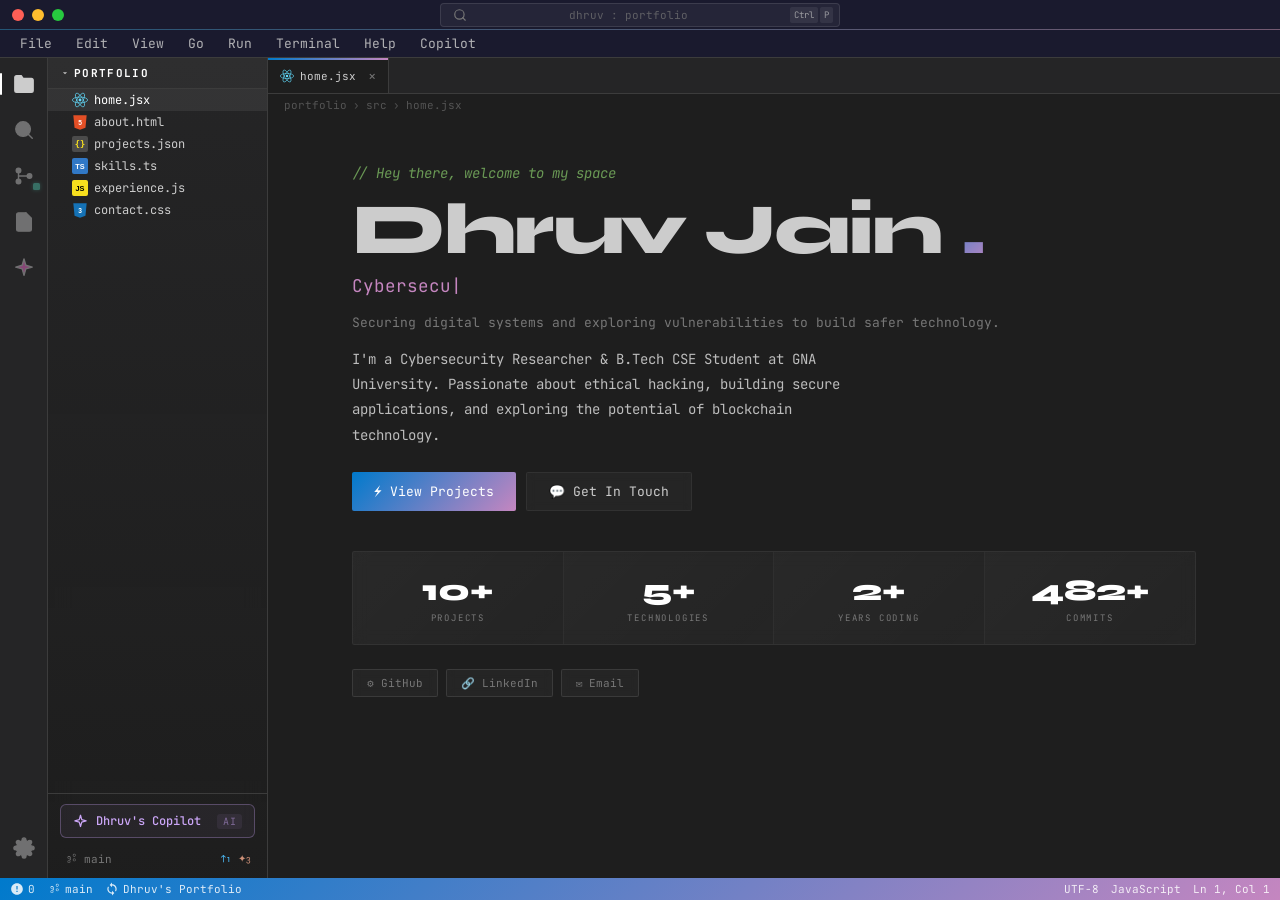
==== commit 51b12a88: "Major portfolio update: AI Copilot, glassmorphism themes, hacker theme, resume PDF, sidebar redesign" ====
--- a/index.html
+++ b/index.html
@@ -9,14 +9,14 @@
 </head>
 <body>
 
-<div class="app-grid">
+<div class="app-grid" id="app-grid">
 
   <!-- TITLE BAR -->
   <div class="titlebar">
     <div class="mac-controls">
-      <div class="mac-btn close-btn"></div>
-      <div class="mac-btn min-btn"></div>
-      <div class="mac-btn max-btn"></div>
+      <div class="mac-btn close-btn" id="mac-close" title="Close"></div>
+      <div class="mac-btn min-btn" id="mac-min" title="Minimize"></div>
+      <div class="mac-btn max-btn" id="mac-max" title="Maximize"></div>
     </div>
     <div class="titlebar-search" id="titlebar-search">
       <svg viewBox="0 0 24 24" width="14" height="14" fill="none" stroke="currentColor" stroke-width="2" stroke-linecap="round" stroke-linejoin="round"><circle cx="11" cy="11" r="8"></circle><line x1="21" y1="21" x2="16.65" y2="16.65"></line></svg>
@@ -29,14 +29,68 @@
 
   <!-- MENU BAR -->
   <div class="menubar">
-    <div class="menubar-item">File</div>
-    <div class="menubar-item">Edit</div>
-    <div class="menubar-item">View</div>
-    <div class="menubar-item">Go</div>
-    <div class="menubar-item">Run</div>
-    <div class="menubar-item">Terminal</div>
-    <div class="menubar-item">Help</div>
-    <div class="menubar-item" id="menu-copilot">Copilot</div>
+    <div class="menubar-item" tabindex="0">
+      File
+      <div class="menu-dropdown">
+        <div class="menu-option" onclick="navigateTo('home')">New File</div>
+        <div class="menu-option" onclick="toggleCommandPalette(true)">Open File...</div>
+        <div class="menu-divider"></div>
+        <div class="menu-option" onclick="reopenWindow()">Restore Window</div>
+      </div>
+    </div>
+    <div class="menubar-item" tabindex="0">
+      Edit
+      <div class="menu-dropdown">
+        <div class="menu-option">Undo <span class="shortcut">Ctrl+Z</span></div>
+        <div class="menu-option">Redo <span class="shortcut">Ctrl+Y</span></div>
+        <div class="menu-divider"></div>
+        <div class="menu-option">Cut <span class="shortcut">Ctrl+X</span></div>
+        <div class="menu-option">Copy <span class="shortcut">Ctrl+C</span></div>
+        <div class="menu-option">Paste <span class="shortcut">Ctrl+V</span></div>
+      </div>
+    </div>
+    <div class="menubar-item" tabindex="0">
+      View
+      <div class="menu-dropdown">
+        <div class="menu-option" onclick="toggleCommandPalette(true)">Command Palette <span class="shortcut">Ctrl+P</span></div>
+        <div class="menu-divider"></div>
+        <div class="menu-option" onclick="toggleFullscreen()">Toggle Fullscreen <span class="shortcut">F11</span></div>
+        <div class="menu-option" onclick="document.getElementById('settings-btn').click()">Appearance</div>
+      </div>
+    </div>
+    <div class="menubar-item" tabindex="0">
+      Go
+      <div class="menu-dropdown">
+        <div class="menu-option" onclick="navigateTo('home')">Go to Home</div>
+        <div class="menu-option" onclick="navigateTo('projects')">Go to Projects</div>
+        <div class="menu-option" onclick="navigateTo('skills')">Go to Skills</div>
+        <div class="menu-option" onclick="navigateTo('experience')">Go to Experience</div>
+        <div class="menu-option" onclick="navigateTo('contact')">Go to Contact</div>
+      </div>
+    </div>
+    <div class="menubar-item" tabindex="0">
+      Run
+      <div class="menu-dropdown">
+        <div class="menu-option">Start Debugging <span class="shortcut">F5</span></div>
+        <div class="menu-option">Run Without Debugging <span class="shortcut">Ctrl+F5</span></div>
+      </div>
+    </div>
+    <div class="menubar-item" tabindex="0">
+      Terminal
+      <div class="menu-dropdown">
+        <div class="menu-option" onclick="toggleTerminal(true)">New Terminal <span class="shortcut">Ctrl+`</span></div>
+        <div class="menu-option" onclick="toggleTerminal()">Toggle Terminal <span class="shortcut">Ctrl+`</span></div>
+        <div class="menu-option" onclick="clearTerminal()">Clear Terminal</div>
+      </div>
+    </div>
+    <div class="menubar-item" tabindex="0">
+      Help
+      <div class="menu-dropdown">
+        <div class="menu-option" onclick="navigateTo('about')">Welcome</div>
+        <div class="menu-option" onclick="navigateTo('contact')">About</div>
+      </div>
+    </div>
+    <div class="menubar-item" id="menu-copilot" tabindex="0" onclick="toggleChat()">Copilot</div>
   </div>
 
   <!-- ACTIVITY BAR -->
@@ -68,25 +122,28 @@
     <div class="tab active" data-page="home">
       <span class="tab-icon svg-icon"><svg viewBox="-11.5 -10.2 23 20.4"><circle cx="0" cy="0" r="2.05" fill="#61dafb"/><g stroke="#61dafb" stroke-width="1" fill="none"><ellipse rx="11" ry="4.2"/><ellipse rx="11" ry="4.2" transform="rotate(60)"/><ellipse rx="11" ry="4.2" transform="rotate(120)"/></g></svg></span> home.jsx <span class="close">×</span>
     </div>
-    <div class="tab" data-page="about">
+    <div class="tab" data-page="about" style="display:none">
       <span class="tab-icon svg-icon"><svg viewBox="0 0 24 24"><path fill="#E34F26" d="M2 2h20l-1.8 18.5L12 23.5l-8.2-3L2 2z"/><text x="12" y="16" font-family="Arial" font-size="10" font-weight="bold" fill="#FFF" text-anchor="middle">5</text></svg></span> about.html <span class="close">×</span>
     </div>
-    <div class="tab" data-page="projects">
+    <div class="tab" data-page="projects" style="display:none">
       <span class="tab-icon svg-icon"><svg viewBox="0 0 24 24"><rect width="24" height="24" rx="3" fill="#4B4B4B"/><text x="12" y="16" font-family="monospace" font-size="13" font-weight="bold" fill="#F7DF1E" text-anchor="middle">{}</text></svg></span> projects.json <span class="close">×</span>
     </div>
-    <div class="tab" data-page="skills">
+    <div class="tab" data-page="skills" style="display:none">
       <span class="tab-icon svg-icon"><svg viewBox="0 0 24 24"><rect width="24" height="24" rx="3" fill="#3178C6"/><text x="12" y="17" font-family="Arial" font-size="11" font-weight="bold" fill="#FFF" text-anchor="middle">TS</text></svg></span> skills.ts <span class="close">×</span>
     </div>
-    <div class="tab" data-page="experience">
+    <div class="tab" data-page="experience" style="display:none">
       <span class="tab-icon svg-icon"><svg viewBox="0 0 24 24"><rect width="24" height="24" rx="3" fill="#F7DF1E"/><text x="12" y="17" font-family="Arial" font-size="11" font-weight="bold" fill="#000" text-anchor="middle">JS</text></svg></span> experience.js <span class="close">×</span>
     </div>
-    <div class="tab" data-page="contact">
+    <div class="tab" data-page="contact" style="display:none">
       <span class="tab-icon svg-icon"><svg viewBox="0 0 24 24"><path fill="#1572B6" d="M2 2h20l-1.8 18.5L12 23.5l-8.2-3L2 2z"/><text x="12" y="16" font-family="Arial" font-size="10" font-weight="bold" fill="#FFF" text-anchor="middle">3</text></svg></span> contact.css <span class="close">×</span>
     </div>
   </div>
   <!-- SIDEBAR -->
   <div class="sidebar">
-    <div class="sidebar-title">Portfolio</div>
+    <div class="sidebar-section-header">
+      <svg class="sidebar-arrow" viewBox="0 0 24 24" width="10" height="10" fill="currentColor"><path d="M10 17l5-5-5-5v10z"/></svg>
+      PORTFOLIO
+    </div>
     
     <div class="sidebar-files">
       <div class="file-item active" data-page="home">
@@ -145,16 +202,14 @@
     <div class="page active" id="page-home">
       <div class="reveal">
         <p class="home-greeting">// Hey there, welcome to my space</p>
-        <h1 class="home-name">Dhruv<span class="last"> .</span></h1>
-        <div class="badges">
-          <span class="badge"><span class="badge-dot" style="background:var(--green)"></span> Full-Stack Developer</span>
-          <span class="badge"><span class="badge-dot" style="background:var(--blue)"></span> CS Student</span>
-          <span class="badge"><span class="badge-dot" style="background:var(--pink)"></span> Tech Enthusiast</span>
-        </div>
-        <p class="tagline">Building things that live on the internet.</p>
+        <h1 class="home-name">Dhruv Jain<span class="last"> .</span></h1>
+        <div class="typing-container" style="font-size: 1.1rem; color: var(--purple); font-family: var(--font-mono); margin-bottom: 16px; min-height: 24px;">
+          <span id="typing-text"></span><span class="typing-cursor" style="animation: blink 1s step-end infinite;">|</span>
+        </div>
+        <p class="tagline">Securing digital systems and exploring vulnerabilities to build safer technology.</p>
         <p class="home-desc">
-          I'm a passionate developer who loves crafting <strong>clean, performant</strong> web experiences.
-          Currently pursuing my degree while working on side projects and exploring new technologies.
+          I'm a Cybersecurity Researcher & B.Tech CSE Student at GNA University.
+          Passionate about ethical hacking, building secure applications, and exploring the potential of blockchain technology.
         </p>
         <div class="home-btns">
           <button class="btn-primary" onclick="navigateTo('projects')">⚡ View Projects</button>
@@ -172,7 +227,7 @@
       <div class="reveal">
         <div class="socials-row">
           <a class="social-chip" href="https://github.com/Dhruvjnhere" target="_blank">⚙ GitHub</a>
-          <a class="social-chip" href="https://linkedin.com/in/" target="_blank">🔗 LinkedIn</a>
+          <a class="social-chip" href="https://www.linkedin.com/in/dhruv-jain-5070b3314/" target="_blank">🔗 LinkedIn</a>
           <a class="social-chip" href="mailto:dhruvjnhere@gmail.com">✉ Email</a>
         </div>
       </div>
@@ -188,12 +243,12 @@
         </p>
       </div>
       <div class="reveal">
-        <h2 class="section-title" style="margin-top:32px;">Current Focus</h2>
+        <h2 class="section-title" style="margin-top:32px;">🔬 Research & Interests</h2>
         <div class="focus-grid">
-          <div class="focus-item"><span class="focus-emoji">🌐</span><div>Full-Stack Web Development — React, Node.js, and modern frameworks</div></div>
-          <div class="focus-item"><span class="focus-emoji">🔒</span><div>Cybersecurity — Security awareness platforms & ethical hacking</div></div>
-          <div class="focus-item"><span class="focus-emoji">📱</span><div>UI/UX Design — Creating intuitive, accessible interfaces</div></div>
-          <div class="focus-item"><span class="focus-emoji">☁️</span><div>Cloud & DevOps — Deploying scalable applications</div></div>
+          <div class="focus-item"><span class="focus-emoji">🕵️‍♂️</span><div>Cyber Threat Intelligence</div></div>
+          <div class="focus-item"><span class="focus-emoji">🔎</span><div>Digital Forensics</div></div>
+          <div class="focus-item"><span class="focus-emoji">⛓️</span><div>Blockchain Security</div></div>
+          <div class="focus-item"><span class="focus-emoji">🤖</span><div>AI in Cybersecurity</div></div>
         </div>
       </div>
       <div class="reveal">
@@ -201,9 +256,9 @@
         <div class="edu-card">
           <div class="edu-header">
             <span class="edu-school">Bachelor of Technology — Computer Science</span>
-            <span class="edu-year">2023 — Present</span>
+            <span class="edu-year">2024 — 2028</span>
           </div>
-          <div class="edu-uni">University</div>
+          <div class="edu-uni">GNA University</div>
           <div class="edu-degree">B.Tech CSE</div>
         </div>
       </div>
@@ -253,31 +308,27 @@
       </div>
       <div class="skills-two-col reveal">
         <div>
-          <h3 class="skill-group-title">Frontend</h3>
-          <div class="skill-row"><span class="skill-name">HTML / CSS</span><div class="skill-bar-bg"><div class="skill-bar-fill" style="width:0%;background:var(--orange)" data-w="90%"></div></div><span class="skill-pct">90%</span></div>
-          <div class="skill-row"><span class="skill-name">JavaScript</span><div class="skill-bar-bg"><div class="skill-bar-fill" style="width:0%;background:var(--yellow)" data-w="80%"></div></div><span class="skill-pct">80%</span></div>
-          <div class="skill-row"><span class="skill-name">React</span><div class="skill-bar-bg"><div class="skill-bar-fill" style="width:0%;background:var(--blue)" data-w="75%"></div></div><span class="skill-pct">75%</span></div>
-          <div class="skill-row"><span class="skill-name">Next.js</span><div class="skill-bar-bg"><div class="skill-bar-fill" style="width:0%;background:var(--bright)" data-w="65%"></div></div><span class="skill-pct">65%</span></div>
+          <h3 class="skill-group-title">🔐 Cybersecurity</h3>
+          <div class="skill-row"><span class="skill-name">Network Security</span><div class="skill-bar-bg"><div class="skill-bar-fill" style="width:0%;background:var(--red)" data-w="85%"></div></div></div>
+          <div class="skill-row"><span class="skill-name">Ethical Hacking</span><div class="skill-bar-bg"><div class="skill-bar-fill" style="width:0%;background:var(--orange)" data-w="80%"></div></div></div>
+          <div class="skill-row"><span class="skill-name">OSINT</span><div class="skill-bar-bg"><div class="skill-bar-fill" style="width:0%;background:var(--yellow)" data-w="75%"></div></div></div>
+          <div class="skill-row"><span class="skill-name">Digital Forensics</span><div class="skill-bar-bg"><div class="skill-bar-fill" style="width:0%;background:var(--blue)" data-w="60%"></div></div></div>
+          <div class="skill-row"><span class="skill-name">Vuln. Assessment</span><div class="skill-bar-bg"><div class="skill-bar-fill" style="width:0%;background:var(--pink)" data-w="70%"></div></div></div>
         </div>
         <div>
-          <h3 class="skill-group-title">Backend & Tools</h3>
-          <div class="skill-row"><span class="skill-name">Node.js</span><div class="skill-bar-bg"><div class="skill-bar-fill" style="width:0%;background:var(--green)" data-w="70%"></div></div><span class="skill-pct">70%</span></div>
-          <div class="skill-row"><span class="skill-name">Supabase</span><div class="skill-bar-bg"><div class="skill-bar-fill" style="width:0%;background:var(--green)" data-w="65%"></div></div><span class="skill-pct">65%</span></div>
-          <div class="skill-row"><span class="skill-name">Git / GitHub</span><div class="skill-bar-bg"><div class="skill-bar-fill" style="width:0%;background:var(--pink)" data-w="85%"></div></div><span class="skill-pct">85%</span></div>
-          <div class="skill-row"><span class="skill-name">Java</span><div class="skill-bar-bg"><div class="skill-bar-fill" style="width:0%;background:var(--red)" data-w="70%"></div></div><span class="skill-pct">70%</span></div>
-        </div>
-      </div>
-      <div class="reveal">
-        <h3 class="familiar-title">Also Familiar With</h3>
+          <h3 class="skill-group-title">💻 Programming</h3>
+          <div class="skill-row"><span class="skill-name">C, C++, C#</span><div class="skill-bar-bg"><div class="skill-bar-fill" style="width:0%;background:var(--blue)" data-w="80%"></div></div></div>
+          <div class="skill-row"><span class="skill-name">JavaScript</span><div class="skill-bar-bg"><div class="skill-bar-fill" style="width:0%;background:var(--yellow)" data-w="85%"></div></div></div>
+          <div class="skill-row"><span class="skill-name">Solidity</span><div class="skill-bar-bg"><div class="skill-bar-fill" style="width:0%;background:var(--green)" data-w="65%"></div></div></div>
+        </div>
+      </div>
+      <div class="reveal" style="margin-top: 32px;">
+        <h3 class="familiar-title">🌐 Web & Tech</h3>
         <div class="familiar-tags">
-          <span class="familiar-tag">Python</span>
-          <span class="familiar-tag">C++</span>
-          <span class="familiar-tag">SQL</span>
-          <span class="familiar-tag">Firebase</span>
-          <span class="familiar-tag">Vercel</span>
-          <span class="familiar-tag">Figma</span>
-          <span class="familiar-tag">Linux</span>
-          <span class="familiar-tag">Docker</span>
+          <span class="familiar-tag">HTML / CSS</span>
+          <span class="familiar-tag">Blockchain Development</span>
+          <span class="familiar-tag">Cloud Basics</span>
+          <span class="familiar-tag">Networking Fundamentals</span>
         </div>
       </div>
     </div>
@@ -298,11 +349,53 @@
       </div>
       <div class="reveal">
         <div class="exp-card">
-          <div class="exp-date">2023 — Present</div>
-          <div class="exp-title">CS Student</div>
-          <div class="exp-company">University</div>
-          <div class="exp-desc">Pursuing B.Tech in Computer Science. Building projects in cybersecurity, web development, and software engineering. Active participant in hackathons and coding events.</div>
-          <div class="exp-tags"><span class="exp-tag">Java</span><span class="exp-tag">DSA</span><span class="exp-tag">Web Dev</span></div>
+          <div class="exp-date">2024 — 2028</div>
+          <div class="exp-title">B.Tech CSE Student</div>
+          <div class="exp-company">GNA University</div>
+          <div class="exp-desc">Pursuing B.Tech in Computer Science. Focusing on cybersecurity, ethical hacking, and blockchain development. Active participant in security research and coding events.</div>
+          <div class="exp-tags"><span class="exp-tag">Cybersecurity</span><span class="exp-tag">Blockchain</span><span class="exp-tag">C/C++</span></div>
+        </div>
+      </div>
+
+      <div class="reveal">
+        <h2 class="section-title" style="margin-top: 40px;">// Licenses & Certifications</h2>
+      </div>
+      <div class="reveal">
+        <div class="exp-card">
+          <div class="exp-date">Issued Jan 2026</div>
+          <div class="exp-title" style="font-size: 18px;">Introduction to Cybersecurity</div>
+          <div class="exp-company">Cisco</div>
+          <div class="exp-tags"><span class="exp-tag">Cybersecurity</span><span class="exp-tag">Network vulnerabilities</span></div>
+        </div>
+      </div>
+      <div class="reveal">
+        <div class="exp-card">
+          <div class="exp-date">Issued Dec 2025</div>
+          <div class="exp-title" style="font-size: 18px;">ISO/IEC 27001:2022 Information Security associate</div>
+          <div class="exp-company">SkillFront</div>
+          <div class="exp-tags"><span class="exp-tag">ISO/IEC 27001:2022</span><span class="exp-tag">Security Policies & Procedures</span></div>
+        </div>
+      </div>
+      <div class="reveal">
+        <div class="exp-card">
+          <div class="exp-date">Issued Nov 2025 · Expires Nov 2026</div>
+          <div class="exp-title" style="font-size: 18px;">ISC2 Candidate</div>
+          <div class="exp-company">ISC2</div>
+        </div>
+      </div>
+      <div class="reveal">
+        <div class="exp-card">
+          <div class="exp-date">Issued Nov 2024</div>
+          <div class="exp-title" style="font-size: 18px;">AWS Academy Graduate - Data Center Technician</div>
+          <div class="exp-company">Amazon Web Services (AWS)</div>
+        </div>
+      </div>
+      <div class="reveal">
+        <div class="exp-card">
+          <div class="exp-date">Issued Jul 2024</div>
+          <div class="exp-title" style="font-size: 18px;">Diploma in office automation and programming</div>
+          <div class="exp-company">NICE Computers</div>
+          <div class="exp-tags"><span class="exp-tag">C (Programming Language)</span><span class="exp-tag">Microsoft Office</span></div>
         </div>
       </div>
     </div>
@@ -324,7 +417,7 @@
             <div><div class="cl-label">GitHub</div><div class="cl-value">Dhruvjnhere</div></div>
             <span class="cl-arrow">→</span>
           </a>
-          <a class="contact-link" href="https://linkedin.com/in/" target="_blank">
+          <a class="contact-link" href="https://www.linkedin.com/in/dhruv-jain-5070b3314/" target="_blank">
             <div class="cl-icon"><svg viewBox="0 0 24 24"><path d="M19 3a2 2 0 012 2v14a2 2 0 01-2 2H5a2 2 0 01-2-2V5a2 2 0 012-2h14m-.5 15.5v-5.3a3.26 3.26 0 00-3.26-3.26c-.85 0-1.84.52-2.32 1.3v-1.11h-2.79v8.37h2.79v-4.93c0-.77.62-1.4 1.39-1.4a1.4 1.4 0 011.4 1.4v4.93h2.79M6.88 8.56a1.68 1.68 0 001.68-1.68c0-.93-.75-1.69-1.68-1.69a1.69 1.69 0 00-1.69 1.69c0 .93.76 1.68 1.69 1.68m1.39 9.94v-8.37H5.5v8.37h2.77z"/></svg></div>
             <div><div class="cl-label">LinkedIn</div><div class="cl-value">Connect with me</div></div>
             <span class="cl-arrow">→</span>
@@ -353,6 +446,37 @@
 
   </div><!-- /editor -->
 
+  <!-- TERMINAL PANEL -->
+  <div class="terminal-panel" id="terminal-panel">
+    <div class="terminal-resize" id="terminal-resize"></div>
+    <div class="terminal-tabs">
+      <div class="terminal-tab-bar">
+        <div class="terminal-tab active">TERMINAL</div>
+        <div class="terminal-tab">PROBLEMS</div>
+        <div class="terminal-tab">OUTPUT</div>
+      </div>
+      <div class="terminal-actions">
+        <span class="terminal-action-btn" onclick="clearTerminal()" title="Clear Terminal">
+          <svg width="14" height="14" viewBox="0 0 24 24" fill="none" stroke="currentColor" stroke-width="2" stroke-linecap="round" stroke-linejoin="round"><line x1="18" y1="6" x2="6" y2="18"/><line x1="6" y1="6" x2="18" y2="18"/></svg>
+        </span>
+        <span class="terminal-action-btn" onclick="toggleTerminal(false)" title="Close Terminal">
+          <svg width="14" height="14" viewBox="0 0 24 24" fill="none" stroke="currentColor" stroke-width="2" stroke-linecap="round" stroke-linejoin="round"><polyline points="6 9 12 15 18 9"/></svg>
+        </span>
+      </div>
+    </div>
+    <div class="terminal-body" id="terminal-body">
+      <div class="terminal-output" id="terminal-output">
+        <div class="term-line term-system">Welcome to Dhruv's Portfolio Terminal v1.0.0</div>
+        <div class="term-line term-system">Type <span style="color:var(--yellow)">help</span> for a list of commands.</div>
+        <div class="term-line">&nbsp;</div>
+      </div>
+      <div class="terminal-input-line">
+        <span class="term-prompt">dhruv <span style="color:var(--dim)">@portfolio</span> <span style="color:var(--blue)">: ~</span> <span style="color:var(--bright)">$</span></span>
+        <input type="text" class="terminal-input" id="terminal-input" spellcheck="false" autocomplete="off">
+      </div>
+    </div>
+  </div>
+
   <!-- STATUS BAR -->
   <div class="statusbar">
     <div class="statusbar-left">
@@ -370,6 +494,13 @@
 </div><!-- /app-grid -->
 
 <div id="glow-cursor"></div>
+
+<!-- CLOSED MESSAGE OVERLAY -->
+<div class="closed-msg" id="closed-msg" style="display:none; position:fixed; top:50%; left:50%; transform:translate(-50%, -50%); text-align:center; color:var(--fg); font-family:var(--font-sans); z-index: 1000;">
+  <h2 style="margin-bottom: 12px;">Window Closed</h2>
+  <p style="color:var(--dim); margin-bottom: 24px;">The portfolio session was terminated.</p>
+  <button class="reopen-btn" onclick="reopenWindow()" style="padding: 8px 16px; background:var(--blue); color:#fff; border:none; border-radius:4px; cursor:pointer; font-family:inherit;">Reopen</button>
+</div>
 
 <!-- COMMAND PALETTE OVERLAY -->
 <div class="cmd-palette-overlay" id="cmd-palette">
@@ -474,6 +605,10 @@
       <div class="theme-dot" style="background:#fabd2f"></div>
       <div class="label">🔥 Gruvbox</div>
     </div>
+    <div class="settings-item" data-theme="hacker">
+      <div class="theme-dot" style="background:#00ff41"></div>
+      <div class="label">💀 Hacker</div>
+    </div>
   </div>
 
   <div class="settings-title">QUICK ACTIONS</div>
@@ -489,7 +624,7 @@
     <div class="settings-item" id="open-chat-btn">
       <span class="label"><svg viewBox="0 0 24 24" width="14" height="14" fill="none" stroke="#cba6f7" stroke-width="2" stroke-linecap="round" stroke-linejoin="round" style="margin-right:8px; vertical-align:text-bottom;"><path d="M12 2l2 7 7 2-7 2-2 7-2-7-7-2 7-2z"/></svg>Copilot Chat</span>
     </div>
-    <div class="settings-item">
+    <div class="settings-item" id="settings-download-resume">
       <span class="label"><svg viewBox="0 0 24 24" width="14" height="14" fill="none" stroke="currentColor" stroke-width="2" stroke-linecap="round" stroke-linejoin="round" style="margin-right:8px; vertical-align:text-bottom;"><path d="M21 15v4a2 2 0 0 1-2 2H5a2 2 0 0 1-2-2v-4"></path><polyline points="7 10 12 15 17 10"></polyline><line x1="12" y1="15" x2="12" y2="3"></line></svg>Download Resume</span>
     </div>
     <div class="settings-item" id="fullscreen-btn">
@@ -522,14 +657,44 @@
 <!-- AI CHAT PANEL -->
 <div class="chat-panel" id="chat-panel">
   <div class="chat-header">
-    <span>Copilot Chat</span>
-    <span style="cursor:pointer" id="close-chat">×</span>
+    <div class="chat-header-left">
+      <svg viewBox="0 0 24 24" width="16" height="16" fill="none" stroke="#cba6f7" stroke-width="2" stroke-linecap="round" stroke-linejoin="round"><path d="M12 2l2 7 7 2-7 2-2 7-2-7-7-2 7-2z"/></svg>
+      <span>Dhruv's AI Assistant</span>
+    </div>
+    <div class="chat-header-right">
+      <span style="cursor:pointer; opacity:0.5" id="clear-chat" title="Clear chat">🗑</span>
+      <span style="cursor:pointer" id="close-chat">×</span>
+    </div>
+  </div>
+  <div class="chat-workspace">
+    <span class="chat-ws-label">WORKSPACE</span>
+    <span class="chat-ws-badge">● portfolio · dhruv-jain</span>
   </div>
   <div class="chat-messages" id="chat-messages">
-    <div class="msg bot">Hello Dhruv! I'm your AI assistant. How can I help you with your portfolio today? ✨</div>
+    <div class="chat-welcome" id="chat-welcome">
+      <div class="chat-avatar">🤖</div>
+      <h3 class="chat-welcome-title">Hi! I'm Dhruv's Copilot 👋</h3>
+      <p class="chat-welcome-desc">Ask me anything about his projects, skills, experience, or achievements.</p>
+      <div class="chat-chips">
+        <button class="chat-chip" data-q="Tell me about Dhruv">✦ Tell me about Dhruv?</button>
+        <button class="chat-chip" data-q="What projects has Dhruv built?">✦ What projects has Dhruv built?</button>
+        <button class="chat-chip" data-q="Tell me about his experience">✦ Tell me about his experience</button>
+        <button class="chat-chip" data-q="What's his tech stack?">✦ What's his tech stack?</button>
+        <button class="chat-chip" data-q="How can I contact Dhruv?">✦ How can I contact Dhruv?</button>
+        <button class="chat-chip" data-q="What certifications does he have?">✦ What certifications does he have?</button>
+      </div>
+    </div>
   </div>
   <div class="chat-input-container">
-    <input type="text" class="chat-input" id="chat-input" placeholder="Ask Copilot...">
+    <div class="chat-input-wrap">
+      <input type="text" class="chat-input" id="chat-input" placeholder="Ask about Dhruv's projects, experience, skills...">
+      <button class="chat-send-btn" id="chat-send">
+        <svg width="16" height="16" viewBox="0 0 24 24" fill="currentColor"><path d="M2.01 21L23 12 2.01 3 2 10l15 2-15 2z"/></svg>
+      </button>
+    </div>
+    <div class="chat-footer">
+      <span class="chat-disclaimer">AI can make mistakes · Contact Dhruv directly for important info</span>
+    </div>
   </div>
 </div>
 
--- a/style.css
+++ b/style.css
@@ -22,6 +22,9 @@
   --red: #f44747;
   --panel-bg: #252526;
   --selection: rgba(0, 122, 204, 0.3);
+  --glass: rgba(255,255,255,0.03);
+  --glass-border: rgba(255,255,255,0.06);
+  --gradient-accent: linear-gradient(135deg, var(--blue2), var(--purple));
 }
 
 body.theme-rose-pine {
@@ -30,6 +33,7 @@
   --bright: #e0def4; --blue: #9ccfd8; --blue2: #31748f; --green: #31748f;
   --yellow: #f6c177; --orange: #ebbcba; --purple: #c4a7e7; --pink: #eb6f92;
   --red: #eb6f92; --panel-bg: #1f1d2e;
+  --gradient-accent: linear-gradient(135deg, #31748f, #c4a7e7);
 }
 
 body.theme-tokyo-night {
@@ -38,6 +42,7 @@
   --bright: #c0caf5; --blue: #7aa2f7; --blue2: #3d59a1; --green: #9ece6a;
   --yellow: #e0af68; --orange: #ff9e64; --purple: #bb9af7; --pink: #f7768e;
   --red: #f7768e; --panel-bg: #16161e;
+  --gradient-accent: linear-gradient(135deg, #3d59a1, #bb9af7);
 }
 
 body.theme-catppuccin {
@@ -46,6 +51,7 @@
   --bright: #cdd6f4; --blue: #89b4fa; --blue2: #1e66f5; --green: #a6e3a1;
   --yellow: #f9e2af; --orange: #fab387; --purple: #cba6f7; --pink: #f5c2e7;
   --red: #f38ba8; --panel-bg: #181825;
+  --gradient-accent: linear-gradient(135deg, #1e66f5, #cba6f7);
 }
 
 body.theme-nord {
@@ -54,6 +60,7 @@
   --bright: #eceff4; --blue: #88c0d0; --blue2: #5e81ac; --green: #a3be8c;
   --yellow: #ebcb8b; --orange: #d08770; --purple: #b48ead; --pink: #81a1c1;
   --red: #bf616a; --panel-bg: #3b4252;
+  --gradient-accent: linear-gradient(135deg, #5e81ac, #b48ead);
 }
 
 body.theme-gruvbox {
@@ -62,6 +69,17 @@
   --bright: #fbf1c7; --blue: #83a598; --blue2: #458588; --green: #b8bb26;
   --yellow: #fabd2f; --orange: #fe8019; --purple: #d3869b; --pink: #fb4934;
   --red: #fb4934; --panel-bg: #1d2021;
+  --gradient-accent: linear-gradient(135deg, #458588, #d3869b);
+}
+
+body.theme-hacker {
+  --bg: #080c10; --bg2: #0b1018; --bg3: #111a25; --bg4: #172030;
+  --title: #060a0e; --border: #1a2a3a; --text: #a8d8c8; --dim: #3d6b5a;
+  --bright: #c0ffe0; --blue: #00d4aa; --blue2: #0a8f70; --green: #39ff8f;
+  --yellow: #e8c547; --orange: #d48830; --purple: #6e7aff; --pink: #ff4f8a;
+  --red: #ff3355; --panel-bg: #0b1018; --gcm: #2a5040;
+  --glass: rgba(0,212,170,0.03); --glass-border: rgba(0,212,170,0.08);
+  --gradient-accent: linear-gradient(135deg, #0a8f70, #6e7aff);
 }
 
 * { box-sizing: border-box; margin: 0; padding: 0; }
@@ -76,14 +94,18 @@
 .app-grid {
   display: grid;
   width: 100vw; height: 100vh; overflow: hidden;
-  grid-template-rows: 30px 28px 36px 1fr 22px;
+  grid-template-rows: 30px 28px 36px 1fr 0px 22px;
   grid-template-columns: 48px 220px 1fr;
   grid-template-areas:
-    "title  title  title"
-    "menu   menu   menu"
-    "act    tabs   tabs"
-    "act    side   editor"
-    "status status status";
+    "title    title    title"
+    "menu     menu     menu"
+    "act      side     tabs"
+    "act      side     editor"
+    "terminal terminal terminal"
+    "status   status   status";
+}
+.app-grid.terminal-open {
+  grid-template-rows: 30px 28px 36px 1fr 200px 22px;
 }
 
 /* ── TITLE BAR ── */
@@ -100,10 +122,30 @@
   position: absolute; left: 12px;
   display: flex; gap: 8px;
 }
-.mac-btn { width: 12px; height: 12px; border-radius: 50%; }
+.mac-btn {
+  width: 12px; height: 12px; border-radius: 50%;
+  display: flex; align-items: center; justify-content: center;
+  font-size: 8px; font-weight: bold; color: rgba(0,0,0,0.6);
+  cursor: pointer; user-select: none;
+}
+.mac-controls:hover .mac-btn::after { opacity: 1; }
+.mac-btn::after { opacity: 0; transition: opacity 0.1s; }
+.close-btn::after { content: '✕'; font-size: 8px; }
+.min-btn::after { content: '−'; font-size: 10px; }
+.max-btn::after { content: '＋'; font-size: 8px; }
+
 .mac-btn.close-btn { background: #ff5f56; }
 .mac-btn.min-btn { background: #ffbd2e; }
 .mac-btn.max-btn { background: #27c93f; }
+
+.app-grid {
+  transition: transform 0.4s cubic-bezier(0.16, 1, 0.3, 1), opacity 0.3s;
+  transform-origin: top left;
+}
+.app-grid.minimized {
+  transform: scale(0.01) translate(-20%, -20%);
+  opacity: 0;
+}
 
 .titlebar span { opacity: .7; }
 
@@ -127,15 +169,44 @@
   grid-area: menu;
   background: var(--title);
   display: flex; align-items: center;
-  padding: 0 10px; gap: 16px;
+  padding: 0 10px; gap: 4px;
   font-size: 13px; color: var(--text);
   border-bottom: 1px solid var(--border);
   user-select: none;
 }
 .menubar-item {
+  position: relative;
   cursor: pointer; opacity: 0.85; transition: 0.1s;
-}
-.menubar-item:hover { opacity: 1; }
+  padding: 4px 10px; border-radius: 4px;
+  outline: none;
+}
+.menubar-item:hover, .menubar-item:focus-within {
+  opacity: 1; background: rgba(255,255,255,0.1);
+}
+.menu-dropdown {
+  position: absolute; top: 100%; left: 0;
+  background: var(--bg2); border: 1px solid var(--border);
+  border-radius: 4px; box-shadow: 0 4px 12px rgba(0,0,0,0.5);
+  padding: 4px 0; min-width: 200px;
+  display: none; flex-direction: column; z-index: 1000;
+}
+.menubar-item:focus-within .menu-dropdown {
+  display: flex;
+}
+.menu-option {
+  padding: 6px 16px; font-size: 12px; color: var(--text);
+  display: flex; justify-content: space-between; align-items: center;
+  white-space: nowrap;
+}
+.menu-option:hover {
+  background: var(--blue2); color: #fff;
+}
+.menu-option .shortcut {
+  font-size: 10px; opacity: 0.6; padding-left: 16px;
+}
+.menu-divider {
+  height: 1px; background: var(--border); margin: 4px 0;
+}
 
 /* ── ACTIVITY BAR ── */
 .activity-bar {
@@ -204,11 +275,21 @@
   display: flex; flex-direction: column;
   user-select: none;
 }
-.sidebar-title {
+.sidebar-section-header {
   font-size: 11px; text-transform: uppercase;
-  letter-spacing: .12em; color: var(--dim);
-  padding: 10px 16px 8px; font-weight: 600;
+  letter-spacing: .12em; color: var(--bright);
+  padding: 8px 12px; font-weight: 700;
   flex-shrink: 0;
+  display: flex; align-items: center; gap: 4px;
+  background: rgba(255,255,255,0.04);
+  border-bottom: 1px solid var(--border);
+  cursor: pointer; user-select: none;
+}
+.sidebar-section-header:hover { background: rgba(255,255,255,0.06); }
+.sidebar-arrow {
+  transform: rotate(90deg);
+  transition: transform 0.15s;
+  opacity: 0.7;
 }
 .sidebar-files {
   flex: 1; overflow-y: auto;
@@ -216,23 +297,29 @@
 .sidebar-bottom {
   flex-shrink: 0;
   padding-bottom: 4px;
+  border-top: 1px solid var(--border);
+  margin-top: auto;
 }
 .copilot-btn {
   display: flex; align-items: center; justify-content: space-between;
-  margin: 8px 16px; padding: 6px 10px;
+  margin: 10px 12px 6px; padding: 8px 12px;
   border: 1px solid rgba(203, 166, 247, 0.3);
   border-radius: 6px; background: rgba(203, 166, 247, 0.05);
   cursor: pointer; transition: .15s;
 }
-.copilot-btn:hover { background: rgba(203, 166, 247, 0.1); border-color: rgba(203, 166, 247, 0.5); }
-.cp-left { display: flex; align-items: center; gap: 8px; font-size: 11px; color: #cba6f7; font-weight: 500; }
-.cp-left svg { width: 14px; height: 14px; }
-.cp-badge { font-size: 9px; color: rgba(203, 166, 247, 0.6); }
+.copilot-btn:hover { background: rgba(203, 166, 247, 0.12); border-color: rgba(203, 166, 247, 0.5); }
+.cp-left { display: flex; align-items: center; gap: 8px; font-size: 12px; color: #cba6f7; font-weight: 500; }
+.cp-left svg { width: 15px; height: 15px; }
+.cp-badge {
+  font-size: 10px; color: rgba(203, 166, 247, 0.5);
+  background: rgba(203, 166, 247, 0.08);
+  padding: 1px 6px; border-radius: 3px;
+  letter-spacing: 0.05em;
+}
 
 .sidebar-git {
   display: flex; align-items: center; justify-content: space-between;
   padding: 8px 16px; font-size: 11px; color: var(--dim);
-  border-top: 1px solid var(--border);
 }
 .sg-left { display: flex; align-items: center; gap: 6px; }
 .sg-left svg { width: 14px; height: 14px; }
@@ -311,16 +398,6 @@
 
 .home-btns { display: flex; gap: 10px; margin-bottom: 40px; flex-wrap: wrap; }
 
-.stats-grid { display: grid; grid-template-columns: repeat(auto-fit, minmax(150px, 1fr)); gap: 16px; margin: 40px 0; }
-.stat { background: var(--bg3); padding: 20px; border-radius: 8px; text-align: center; }
-.stat-val { font-size: 32px; font-weight: 900; color: var(--bright); margin-bottom: 8px; }
-.stat-label { font-size: 12px; color: var(--dim); }
-
-.socials-row { display: flex; gap: 12px; margin-top: 20px; }
-.social-chip {
-  background: var(--bg3); padding: 8px 16px; border-radius: 4px; font-size: 12px;
-  color: var(--dim); text-decoration: none; transition: .2s;
-}
 
 .btn-primary {
   display: inline-flex; align-items: center; gap: 8px;
@@ -541,17 +618,305 @@
 .form-submit:hover { filter: brightness(1.1); }
 .form-note { font-size: 11px; color: var(--dim); font-style: italic; }
 
+/* ── TERMINAL PANEL ── */
+.terminal-panel {
+  grid-area: terminal;
+  background: var(--bg2);
+  border-top: 1px solid var(--border);
+  display: none;
+  flex-direction: column;
+  min-height: 0;
+  overflow: hidden;
+}
+.terminal-panel.active { display: flex; }
+
+.terminal-resize {
+  height: 3px;
+  cursor: ns-resize;
+  background: transparent;
+  transition: background 0.15s;
+}
+.terminal-resize:hover { background: var(--blue2); }
+
+.terminal-tabs {
+  display: flex; align-items: center; justify-content: space-between;
+  padding: 0 12px;
+  border-bottom: 1px solid var(--border);
+  height: 32px; flex-shrink: 0;
+}
+.terminal-tab-bar { display: flex; gap: 0; height: 100%; }
+.terminal-tab {
+  padding: 0 16px; font-size: 11px;
+  letter-spacing: 0.05em; text-transform: uppercase;
+  color: var(--dim); cursor: pointer;
+  display: flex; align-items: center;
+  border-bottom: 2px solid transparent;
+  transition: 0.15s;
+  font-weight: 600;
+}
+.terminal-tab:hover { color: var(--text); }
+.terminal-tab.active {
+  color: var(--bright);
+  border-bottom-color: var(--blue2);
+}
+
+.terminal-actions { display: flex; gap: 8px; }
+.terminal-action-btn {
+  cursor: pointer; opacity: 0.5;
+  display: flex; align-items: center;
+  transition: opacity 0.15s;
+}
+.terminal-action-btn:hover { opacity: 1; }
+
+.terminal-body {
+  flex: 1; display: flex; flex-direction: column;
+  padding: 8px 14px;
+  font-size: 12px; line-height: 1.7;
+  overflow-y: auto;
+  font-family: 'JetBrains Mono', monospace;
+}
+.terminal-body::-webkit-scrollbar { width: 6px; }
+.terminal-body::-webkit-scrollbar-track { background: transparent; }
+.terminal-body::-webkit-scrollbar-thumb { background: var(--bg4); border-radius: 3px; }
+
+.terminal-output { flex: 1; }
+.term-line { white-space: pre-wrap; word-break: break-word; }
+.term-line.term-system { color: var(--green); }
+.term-line.term-error { color: var(--red); }
+.term-line.term-info { color: var(--blue); }
+.term-line.term-warn { color: var(--yellow); }
+.term-line.term-cmd {
+  color: var(--dim);
+}
+
+.terminal-input-line {
+  display: flex; align-items: center; gap: 8px;
+  flex-shrink: 0;
+}
+.term-prompt {
+  color: var(--green); white-space: nowrap;
+  font-size: 12px; font-weight: 500;
+}
+.terminal-input {
+  flex: 1; background: transparent; border: none;
+  color: var(--bright); font-family: 'JetBrains Mono', monospace;
+  font-size: 12px; outline: none; caret-color: var(--bright);
+}
+
+/* ── GLASSMORPHISM & GRADIENTS ── */
+
+/* Frosted glass sidebar */
+.sidebar {
+  background: linear-gradient(180deg, var(--bg2) 0%, rgba(30,30,30,0.85) 100%);
+  backdrop-filter: blur(12px);
+  -webkit-backdrop-filter: blur(12px);
+}
+
+/* Gradient accent line on title bar */
+.titlebar::after {
+  content: '';
+  position: absolute; bottom: -1px; left: 0; right: 0;
+  height: 1px;
+  background: var(--gradient-accent);
+  opacity: 0.4;
+}
+
+/* Glass menu dropdown */
+.menu-dropdown {
+  background: rgba(30, 30, 30, 0.92) !important;
+  backdrop-filter: blur(16px);
+  -webkit-backdrop-filter: blur(16px);
+  border: 1px solid var(--glass-border) !important;
+}
+
+/* Gradient active tab indicator */
+.tab.active::after {
+  background: var(--gradient-accent) !important;
+  height: 2px !important;
+}
+
+/* Glass stat boxes */
+.stats-grid {
+  background: var(--glass) !important;
+  border: 1px solid var(--glass-border) !important;
+  backdrop-filter: blur(8px);
+  -webkit-backdrop-filter: blur(8px);
+}
+.stat {
+  position: relative;
+}
+.stat::after {
+  content: '';
+  position: absolute; top: 0; left: 0; right: 0; bottom: 0;
+  background: linear-gradient(135deg, rgba(255,255,255,0.02), transparent);
+  pointer-events: none;
+}
+
+/* Gradient primary button */
+.btn-primary {
+  background: var(--gradient-accent) !important;
+  border: none;
+  position: relative;
+  overflow: hidden;
+}
+.btn-primary::before {
+  content: '';
+  position: absolute; top: 0; left: -100%; width: 100%; height: 100%;
+  background: linear-gradient(90deg, transparent, rgba(255,255,255,0.15), transparent);
+  transition: left 0.5s;
+}
+.btn-primary:hover::before { left: 100%; }
+
+/* Glass outline button */
+.btn-outline {
+  border: 1px solid var(--glass-border) !important;
+  backdrop-filter: blur(4px);
+  background: var(--glass) !important;
+}
+.btn-outline:hover {
+  border-color: rgba(255,255,255,0.2) !important;
+  background: rgba(255,255,255,0.06) !important;
+}
+
+/* Glass project cards */
+.project-card {
+  background: var(--glass) !important;
+  border: 1px solid var(--glass-border) !important;
+  backdrop-filter: blur(6px);
+  -webkit-backdrop-filter: blur(6px);
+}
+.project-card:hover {
+  border-color: rgba(255,255,255,0.12) !important;
+  box-shadow: 0 4px 20px rgba(0,0,0,0.3);
+}
+.project-card::before {
+  background: var(--gradient-accent) !important;
+}
+
+/* Glass experience cards */
+.exp-card {
+  background: var(--glass);
+  border-left: 2px solid transparent;
+  border-image: var(--gradient-accent) 1;
+}
+
+/* Glass education cards */
+.edu-card {
+  background: var(--glass) !important;
+  border: 1px solid var(--glass-border) !important;
+  backdrop-filter: blur(6px);
+}
+
+/* Glass focus grid */
+.focus-grid {
+  background: var(--glass) !important;
+  border: 1px solid var(--glass-border) !important;
+  backdrop-filter: blur(6px);
+}
+
+/* Glass contact cards */
+.contact-link {
+  background: var(--glass) !important;
+  border: 1px solid var(--glass-border) !important;
+  backdrop-filter: blur(6px);
+}
+.contact-link:hover {
+  border-color: rgba(255,255,255,0.15) !important;
+  box-shadow: 0 2px 12px rgba(0,0,0,0.2);
+}
+
+/* Gradient status bar */
+.statusbar {
+  background: var(--gradient-accent) !important;
+}
+
+/* Glass badges */
+.badge {
+  backdrop-filter: blur(4px);
+  background: var(--glass);
+}
+
+/* Glass social chips */
+.social-chip {
+  backdrop-filter: blur(4px);
+  background: var(--glass) !important;
+}
+.social-chip:hover {
+  background: rgba(255,255,255,0.06) !important;
+}
+
+/* Glass settings overlay */
+.settings-overlay {
+  background: rgba(30, 30, 30, 0.92) !important;
+  backdrop-filter: blur(20px) !important;
+  -webkit-backdrop-filter: blur(20px) !important;
+  border: 1px solid var(--glass-border) !important;
+}
+
+/* Glass terminal panel */
+.terminal-panel {
+  background: rgba(30, 30, 30, 0.92) !important;
+  backdrop-filter: blur(12px);
+  -webkit-backdrop-filter: blur(12px);
+}
+
+/* Gradient skill bar fills */
+.skill-bar-fill {
+  background: var(--gradient-accent) !important;
+}
+
+/* Glass exp-tags */
+.exp-tag {
+  backdrop-filter: blur(4px);
+  background: var(--glass);
+}
+
+/* Glass card tags */
+.card-tag {
+  backdrop-filter: blur(4px);
+  background: var(--glass);
+}
+
+/* Gradient section titles */
+.section-title {
+  background: var(--gradient-accent);
+  -webkit-background-clip: text;
+  -webkit-text-fill-color: transparent;
+  background-clip: text;
+}
+
+/* Subtle gradient on home name */
+.home-name .last {
+  background: var(--gradient-accent);
+  -webkit-background-clip: text;
+  -webkit-text-fill-color: transparent;
+  background-clip: text;
+}
+
+/* Glass command palette */
+.cmd-palette-container {
+  background: rgba(30, 30, 30, 0.95) !important;
+  backdrop-filter: blur(20px) !important;
+  -webkit-backdrop-filter: blur(20px) !important;
+}
+
 /* ── RESPONSIVE ── */
 @media (max-width: 900px) {
   .app-grid {
     grid-template-columns: 48px 1fr;
+    grid-template-rows: 30px 36px 1fr 0px 22px;
     grid-template-areas:
       "title  title"
       "act    tabs"
       "act    editor"
+      "terminal terminal"
       "status status";
   }
+  .app-grid.terminal-open {
+    grid-template-rows: 30px 36px 1fr 180px 22px;
+  }
   .sidebar { display: none; }
+  .menubar { display: none; }
   .page { padding: 24px 16px; }
   .home-name { font-size: 48px; }
   .projects-grid, .skills-two-col, .contact-layout, .focus-grid { grid-template-columns: 1fr; }
@@ -650,22 +1015,40 @@
   right: 0;
   top: 30px;
   bottom: 22px;
-  width: 300px;
+  width: 380px;
   background: var(--bg2);
   border-left: 1px solid var(--border);
   display: none;
   flex-direction: column;
   z-index: 90;
+  box-shadow: -4px 0 20px rgba(0,0,0,0.3);
 }
 .chat-panel.active { display: flex; }
 
 .chat-header {
   padding: 12px 16px;
   border-bottom: 1px solid var(--border);
-  font-weight: 600;
+  font-weight: 600; font-size: 13px;
   display: flex;
   justify-content: space-between;
   align-items: center;
+  background: var(--bg2);
+}
+.chat-header-left { display: flex; align-items: center; gap: 8px; color: var(--bright); }
+.chat-header-right { display: flex; align-items: center; gap: 12px; font-size: 16px; color: var(--dim); }
+
+.chat-workspace {
+  padding: 8px 16px;
+  border-bottom: 1px solid var(--border);
+  display: flex; align-items: center; gap: 10px;
+  font-size: 11px;
+}
+.chat-ws-label { color: var(--dim); letter-spacing: 0.08em; font-weight: 600; }
+.chat-ws-badge {
+  background: rgba(79, 193, 255, 0.1);
+  border: 1px solid rgba(79, 193, 255, 0.25);
+  color: var(--blue); padding: 3px 10px;
+  border-radius: 12px; font-size: 10px;
 }
 
 .chat-messages {
@@ -676,31 +1059,113 @@
   flex-direction: column;
   gap: 12px;
 }
+.chat-messages::-webkit-scrollbar { width: 4px; }
+.chat-messages::-webkit-scrollbar-thumb { background: var(--bg4); border-radius: 2px; }
+
+.chat-welcome {
+  display: flex; flex-direction: column;
+  align-items: center; text-align: center;
+  padding: 20px 0;
+}
+.chat-avatar {
+  width: 52px; height: 52px;
+  background: rgba(203, 166, 247, 0.15);
+  border-radius: 50%; display: flex;
+  align-items: center; justify-content: center;
+  font-size: 24px; margin-bottom: 14px;
+}
+.chat-welcome-title {
+  font-family: 'Syne', sans-serif;
+  font-size: 16px; font-weight: 700;
+  color: var(--bright); margin-bottom: 6px;
+}
+.chat-welcome-desc {
+  font-size: 12px; color: var(--dim);
+  line-height: 1.5; margin-bottom: 20px;
+}
+.chat-chips {
+  display: grid; grid-template-columns: 1fr 1fr;
+  gap: 8px; width: 100%;
+}
+.chat-chip {
+  background: rgba(255,255,255,0.03);
+  border: 1px solid rgba(255,255,255,0.1);
+  border-radius: 8px; padding: 10px 12px;
+  font-size: 11px; color: var(--text);
+  cursor: pointer; transition: 0.15s;
+  text-align: left; font-family: inherit;
+  line-height: 1.4;
+}
+.chat-chip:hover {
+  border-color: rgba(203, 166, 247, 0.4);
+  background: rgba(203, 166, 247, 0.06);
+}
 
 .msg {
-  padding: 8px 12px;
-  border-radius: 6px;
-  max-width: 85%;
+  padding: 10px 14px;
+  border-radius: 10px;
+  max-width: 88%;
   font-size: 12px;
-  line-height: 1.5;
-}
-.msg.bot { background: var(--bg3); align-self: flex-start; border: 1px solid var(--border); }
-.msg.user { background: var(--blue2); color: #fff; align-self: flex-end; }
-
-.chat-input-container {
-  padding: 16px;
-  border-top: 1px solid var(--border);
-}
-.chat-input {
-  width: 100%;
-  padding: 8px 12px;
-  background: var(--bg);
+  line-height: 1.6;
+  animation: msgIn 0.25s ease-out;
+}
+@keyframes msgIn {
+  from { opacity: 0; transform: translateY(6px); }
+  to { opacity: 1; transform: none; }
+}
+.msg.bot {
+  background: var(--bg3); align-self: flex-start;
   border: 1px solid var(--border);
   color: var(--text);
-  border-radius: 4px;
-  outline: none;
-  font-family: inherit;
-}
+}
+.msg.user {
+  background: var(--blue2); color: #fff;
+  align-self: flex-end; border-radius: 10px 10px 2px 10px;
+}
+.msg.typing {
+  background: var(--bg3); align-self: flex-start;
+  border: 1px solid var(--border);
+}
+.typing-dots { display: flex; gap: 4px; padding: 4px 0; }
+.typing-dots span {
+  width: 6px; height: 6px; border-radius: 50%;
+  background: var(--dim);
+  animation: dotBounce 1.4s infinite;
+}
+.typing-dots span:nth-child(2) { animation-delay: 0.2s; }
+.typing-dots span:nth-child(3) { animation-delay: 0.4s; }
+@keyframes dotBounce {
+  0%, 80%, 100% { transform: scale(0.6); opacity: 0.4; }
+  40% { transform: scale(1); opacity: 1; }
+}
+
+.chat-input-container {
+  padding: 12px 16px;
+  border-top: 1px solid var(--border);
+}
+.chat-input-wrap {
+  display: flex; align-items: center; gap: 8px;
+  background: var(--bg); border: 1px solid var(--border);
+  border-radius: 8px; padding: 4px 4px 4px 12px;
+  transition: border-color 0.15s;
+}
+.chat-input-wrap:focus-within { border-color: var(--blue2); }
+.chat-input {
+  flex: 1; background: transparent; border: none;
+  color: var(--text); font-family: inherit;
+  font-size: 12px; outline: none; padding: 6px 0;
+}
+.chat-send-btn {
+  width: 32px; height: 32px; border-radius: 6px;
+  background: var(--blue2); color: #fff;
+  border: none; cursor: pointer;
+  display: flex; align-items: center; justify-content: center;
+  transition: 0.15s; flex-shrink: 0;
+}
+.chat-send-btn:hover { filter: brightness(1.2); }
+
+.chat-footer { padding-top: 8px; text-align: center; }
+.chat-disclaimer { font-size: 9px; color: var(--dim); }
 
 @keyframes slideInUp {
   from { opacity: 0; transform: translateY(10px); }
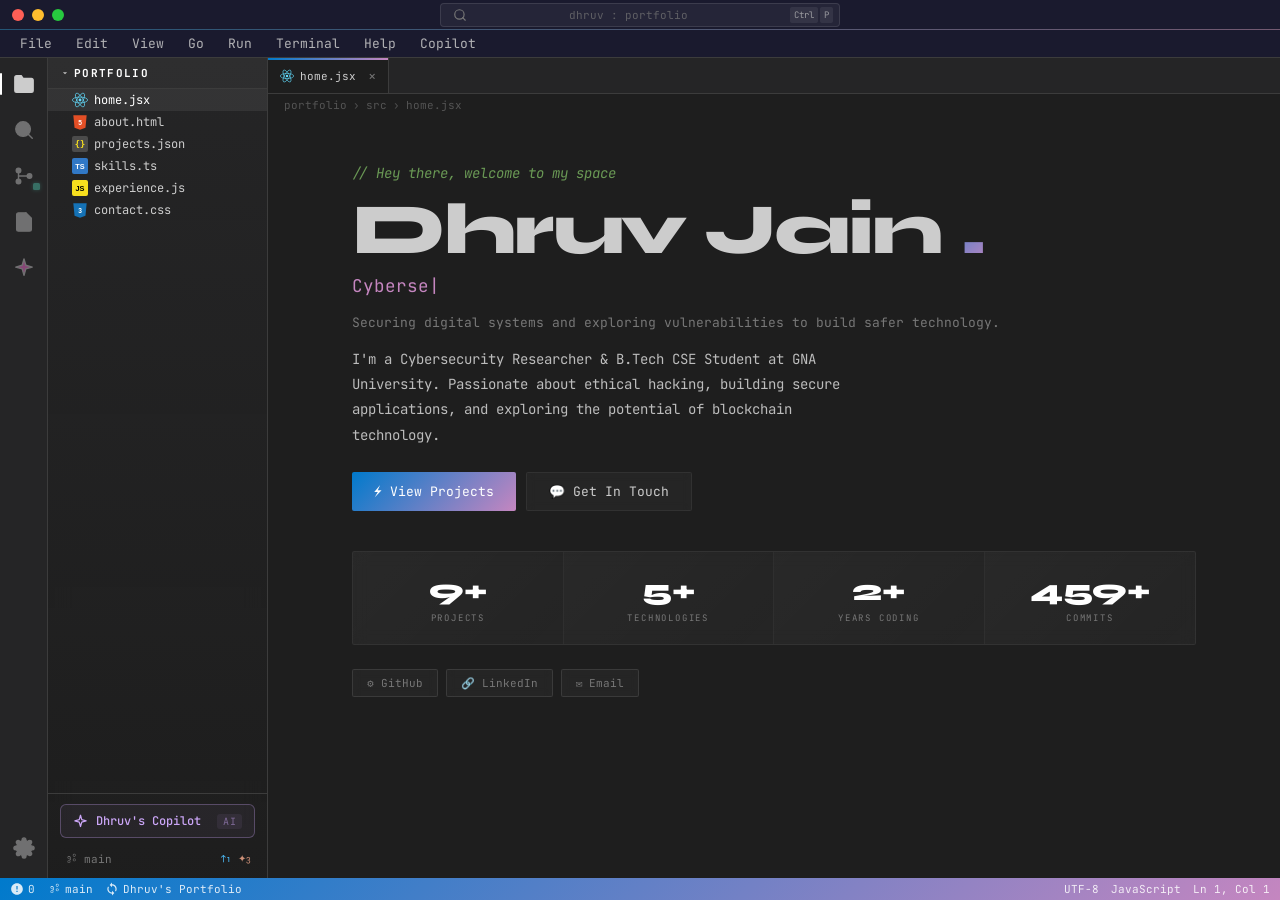
==== commit 9c2ec9c2: "Mobile: hamburger menu with sidebar drawer overlay for full page navigation" ====
--- a/index.html
+++ b/index.html
@@ -18,6 +18,9 @@
       <div class="mac-btn min-btn" id="mac-min" title="Minimize"></div>
       <div class="mac-btn max-btn" id="mac-max" title="Maximize"></div>
     </div>
+    <div class="mobile-hamburger" id="mobile-hamburger" title="Menu">
+      <svg viewBox="0 0 24 24" width="18" height="18" fill="none" stroke="currentColor" stroke-width="2" stroke-linecap="round"><line x1="3" y1="6" x2="21" y2="6"/><line x1="3" y1="12" x2="21" y2="12"/><line x1="3" y1="18" x2="21" y2="18"/></svg>
+    </div>
     <div class="titlebar-search" id="titlebar-search">
       <svg viewBox="0 0 24 24" width="14" height="14" fill="none" stroke="currentColor" stroke-width="2" stroke-linecap="round" stroke-linejoin="round"><circle cx="11" cy="11" r="8"></circle><line x1="21" y1="21" x2="16.65" y2="16.65"></line></svg>
       <span>dhruv : portfolio</span>
@@ -138,8 +141,10 @@
       <span class="tab-icon svg-icon"><svg viewBox="0 0 24 24"><path fill="#1572B6" d="M2 2h20l-1.8 18.5L12 23.5l-8.2-3L2 2z"/><text x="12" y="16" font-family="Arial" font-size="10" font-weight="bold" fill="#FFF" text-anchor="middle">3</text></svg></span> contact.css <span class="close">×</span>
     </div>
   </div>
+  <!-- MOBILE SIDEBAR OVERLAY -->
+  <div class="mobile-overlay" id="mobile-overlay"></div>
   <!-- SIDEBAR -->
-  <div class="sidebar">
+  <div class="sidebar" id="sidebar">
     <div class="sidebar-section-header">
       <svg class="sidebar-arrow" viewBox="0 0 24 24" width="10" height="10" fill="currentColor"><path d="M10 17l5-5-5-5v10z"/></svg>
       PORTFOLIO
--- a/style.css
+++ b/style.css
@@ -122,6 +122,15 @@
   position: absolute; left: 12px;
   display: flex; gap: 8px;
 }
+.mobile-hamburger {
+  display: none;
+  position: absolute; left: 12px;
+  align-items: center; justify-content: center;
+  cursor: pointer; opacity: 0.7;
+  padding: 4px;
+}
+.mobile-hamburger:hover { opacity: 1; }
+.mobile-overlay { display: none; }
 .mac-btn {
   width: 12px; height: 12px; border-radius: 50%;
   display: flex; align-items: center; justify-content: center;
@@ -900,7 +909,7 @@
   -webkit-backdrop-filter: blur(20px) !important;
 }
 
-/* ── RESPONSIVE ── */
+/* ── RESPONSIVE: TABLET (≤ 900px) ── */
 @media (max-width: 900px) {
   .app-grid {
     grid-template-columns: 48px 1fr;
@@ -921,6 +930,170 @@
   .home-name { font-size: 48px; }
   .projects-grid, .skills-two-col, .contact-layout, .focus-grid { grid-template-columns: 1fr; }
   .stats-grid { grid-template-columns: 1fr 1fr; }
+  .chat-panel { width: 300px; }
+}
+
+/* ── RESPONSIVE: MOBILE (≤ 600px) ── */
+@media (max-width: 600px) {
+  .app-grid {
+    grid-template-columns: 1fr;
+    grid-template-rows: 36px 36px 1fr 0px 22px;
+    grid-template-areas:
+      "title"
+      "tabs"
+      "editor"
+      "terminal"
+      "status";
+  }
+  .app-grid.terminal-open {
+    grid-template-rows: 36px 36px 1fr 160px 22px;
+  }
+
+  /* Hide activity bar on mobile */
+  .activity-bar { display: none; }
+  .menubar { display: none; }
+
+  /* Mobile hamburger menu button */
+  .mobile-hamburger {
+    display: flex !important;
+  }
+
+  /* Sidebar as slide-out drawer on mobile */
+  .sidebar {
+    display: flex !important;
+    position: fixed;
+    top: 0; left: -280px; bottom: 0;
+    width: 260px;
+    z-index: 1000;
+    transition: left 0.3s cubic-bezier(0.4, 0, 0.2, 1);
+    border-right: 1px solid var(--border);
+    box-shadow: 4px 0 20px rgba(0,0,0,0.5);
+    background: var(--bg2);
+  }
+  .sidebar.mobile-open {
+    left: 0;
+  }
+
+  /* Dark backdrop overlay */
+  .mobile-overlay {
+    display: none;
+    position: fixed;
+    top: 0; left: 0; right: 0; bottom: 0;
+    background: rgba(0,0,0,0.6);
+    z-index: 999;
+  }
+  .mobile-overlay.active {
+    display: block;
+  }
+
+  /* Title bar mobile */
+  .titlebar { font-size: 10px; padding: 0 8px; }
+  .titlebar-search { display: none; }
+  .mac-controls { display: none; }
+
+  /* Tabs bar mobile - show ALL tabs */
+  .tabs-bar { overflow-x: auto; -webkit-overflow-scrolling: touch; }
+  .tab {
+    display: flex !important;
+    padding: 0 10px; font-size: 10px; min-width: max-content;
+  }
+  .tab .close { display: none; }
+  .tab .tab-icon { width: 12px; height: 12px; }
+
+  /* Editor / Pages */
+  .page {
+    padding: 20px 14px;
+    font-size: 13px;
+  }
+  .editor { overflow-y: auto; -webkit-overflow-scrolling: touch; }
+
+  /* Home section */
+  .home-greeting { font-size: 12px; }
+  .home-name { font-size: 32px; line-height: 1.1; }
+  .home-desc { font-size: 12px; }
+  .tagline { font-size: 12px; }
+  .typing-container { font-size: 0.85rem !important; }
+  .home-btns { flex-direction: column; gap: 8px; }
+  .home-btns button { width: 100%; justify-content: center; padding: 10px 16px; }
+
+  /* Stats */
+  .stats-grid {
+    grid-template-columns: 1fr 1fr !important;
+    gap: 0;
+  }
+  .stat { padding: 14px 10px; }
+  .stat-val { font-size: 22px; }
+  .stat-label { font-size: 8px; }
+
+  /* Socials */
+  .socials-row { flex-wrap: wrap; }
+  .social-chip { flex: 1; min-width: 80px; text-align: center; padding: 8px 10px; }
+
+  /* Section titles */
+  .section-title { font-size: 18px; }
+
+  /* About page */
+  .focus-grid { grid-template-columns: 1fr 1fr; gap: 8px; }
+  .focus-item { padding: 12px; font-size: 11px; }
+  .edu-card { padding: 12px; }
+  .edu-header { flex-direction: column; gap: 4px; }
+
+  /* Projects */
+  .projects-grid { grid-template-columns: 1fr !important; gap: 12px; }
+  .project-card { padding: 16px; }
+  .card-title { font-size: 16px; }
+  .card-desc { font-size: 12px; }
+
+  /* Skills */
+  .skills-two-col { grid-template-columns: 1fr !important; }
+
+  /* Experience */
+  .exp-card { padding: 14px; }
+  .exp-title { font-size: 15px !important; }
+  .exp-date { font-size: 10px; }
+  .exp-tags { gap: 4px; }
+  .exp-tag { font-size: 10px; padding: 2px 8px; }
+
+  /* Contact */
+  .contact-layout { grid-template-columns: 1fr !important; gap: 16px; }
+  .contact-link { padding: 12px; }
+  .contact-form input, .contact-form textarea { font-size: 14px; padding: 10px; }
+  .form-submit { width: 100%; padding: 12px; }
+
+  /* Chat panel - full width on mobile */
+  .chat-panel {
+    width: 100% !important;
+    top: 0;
+    bottom: 0;
+    border-left: none;
+    z-index: 200;
+  }
+  .chat-chips { grid-template-columns: 1fr; }
+  .chat-welcome-title { font-size: 15px; }
+
+  /* Terminal panel */
+  .terminal-body { font-size: 11px; }
+
+  /* Command palette */
+  .cmd-palette-overlay { padding: 10px; }
+  .cmd-palette-container { width: 100%; max-width: 100%; }
+
+  /* Status bar */
+  .statusbar { font-size: 10px; padding: 0 8px; }
+  .statusbar span { display: none; }
+  .statusbar .sb-left span:first-child,
+  .statusbar .sb-right span:last-child { display: inline; }
+
+  /* Settings */
+  .settings-overlay {
+    left: 10px !important;
+    right: 10px;
+    width: auto !important;
+    bottom: 30px !important;
+  }
+
+  /* Breadcrumb */
+  .breadcrumb { font-size: 10px; padding: 4px 12px; }
 }
 
 /* ── ANIMATIONS ── */
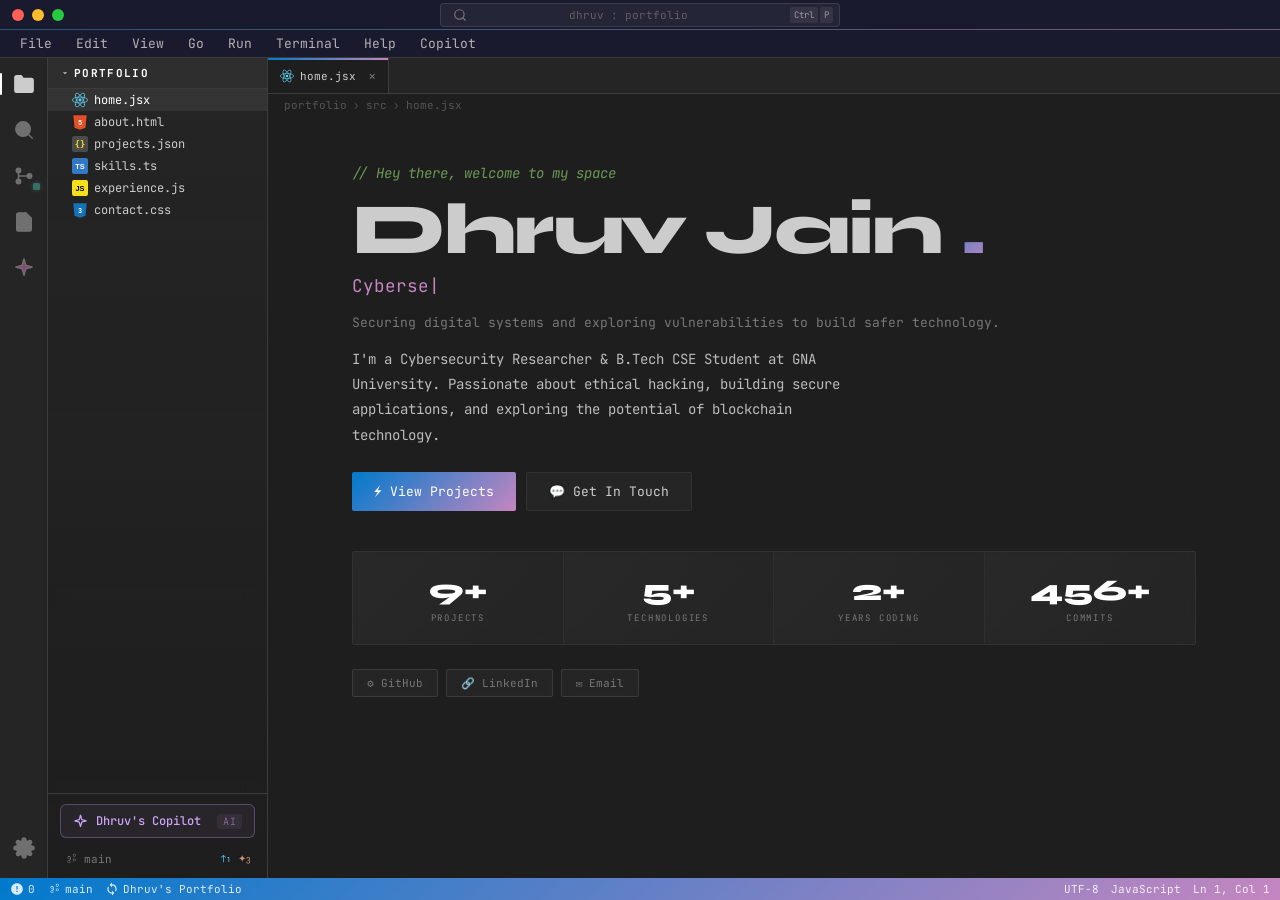
==== commit fa1ef949: "Cache bust: force fresh CSS/JS load on all devices" ====
--- a/index.html
+++ b/index.html
@@ -5,7 +5,7 @@
   <meta name="viewport" content="width=device-width, initial-scale=1.0">
   <title>Dhruv — Portfolio</title>
   <meta name="description" content="Dhruv's developer portfolio — VS Code themed personal website showcasing projects, skills, and experience.">
-  <link rel="stylesheet" href="style.css">
+  <link rel="stylesheet" href="style.css?v=2.1">
 </head>
 <body>
 
@@ -703,6 +703,6 @@
   </div>
 </div>
 
-<script src="script.js"></script>
+<script src="script.js?v=2.1"></script>
 </body>
 </html>
--- a/style.css
+++ b/style.css
@@ -909,8 +909,8 @@
   -webkit-backdrop-filter: blur(20px) !important;
 }
 
-/* ── RESPONSIVE: TABLET (≤ 900px) ── */
-@media (max-width: 900px) {
+/* ── RESPONSIVE: TABLET ONLY (601–900px) ── */
+@media (min-width: 601px) and (max-width: 900px) {
   .app-grid {
     grid-template-columns: 48px 1fr;
     grid-template-rows: 30px 36px 1fr 0px 22px;
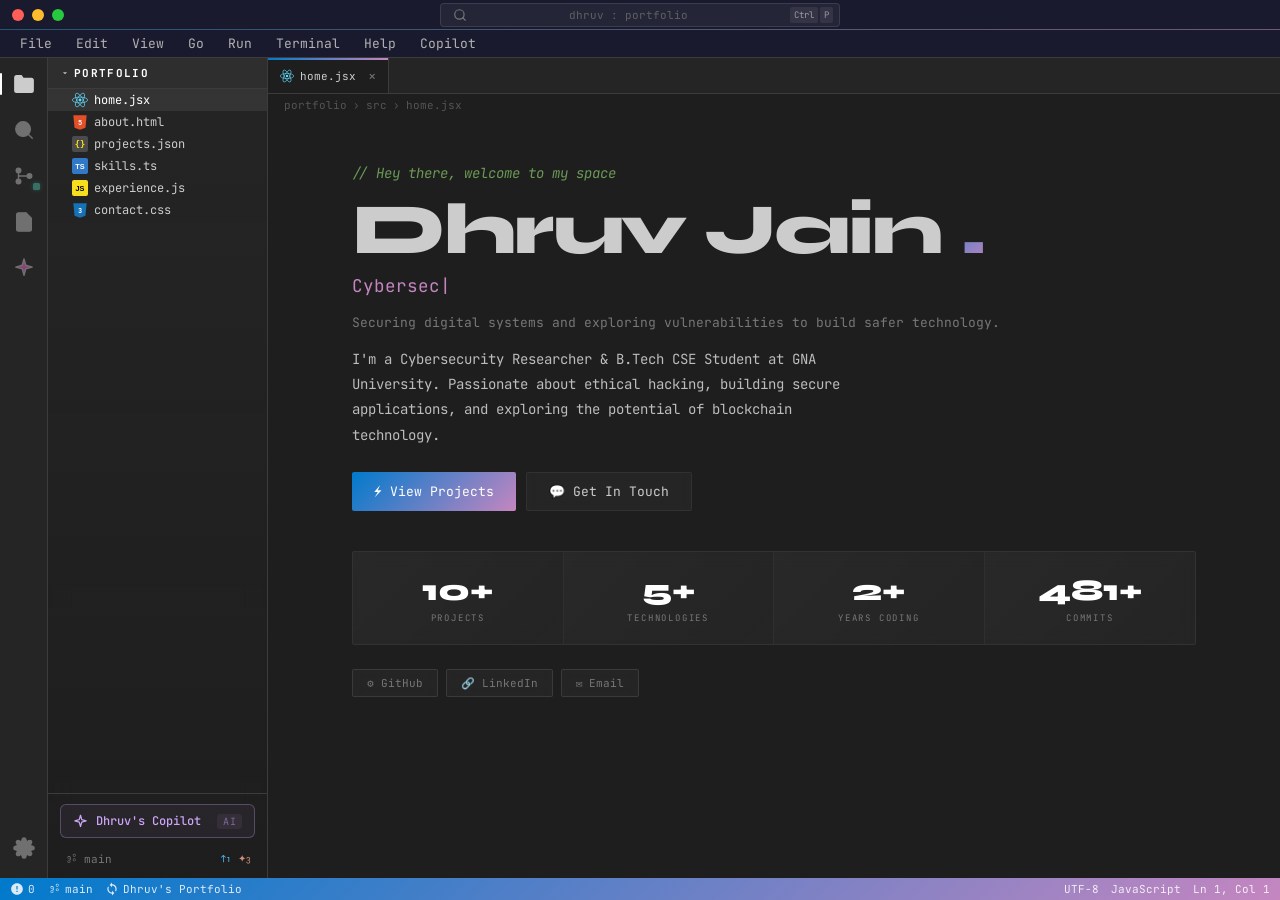
==== commit 94191be6: "Add custom shield favicon to portfolio and resume" ====
--- a/index.html
+++ b/index.html
@@ -5,6 +5,7 @@
   <meta name="viewport" content="width=device-width, initial-scale=1.0">
   <title>Dhruv — Portfolio</title>
   <meta name="description" content="Dhruv's developer portfolio — VS Code themed personal website showcasing projects, skills, and experience.">
+  <link rel="icon" type="image/svg+xml" href="favicon.svg?v=1">
   <link rel="stylesheet" href="style.css?v=2.1">
 </head>
 <body>
